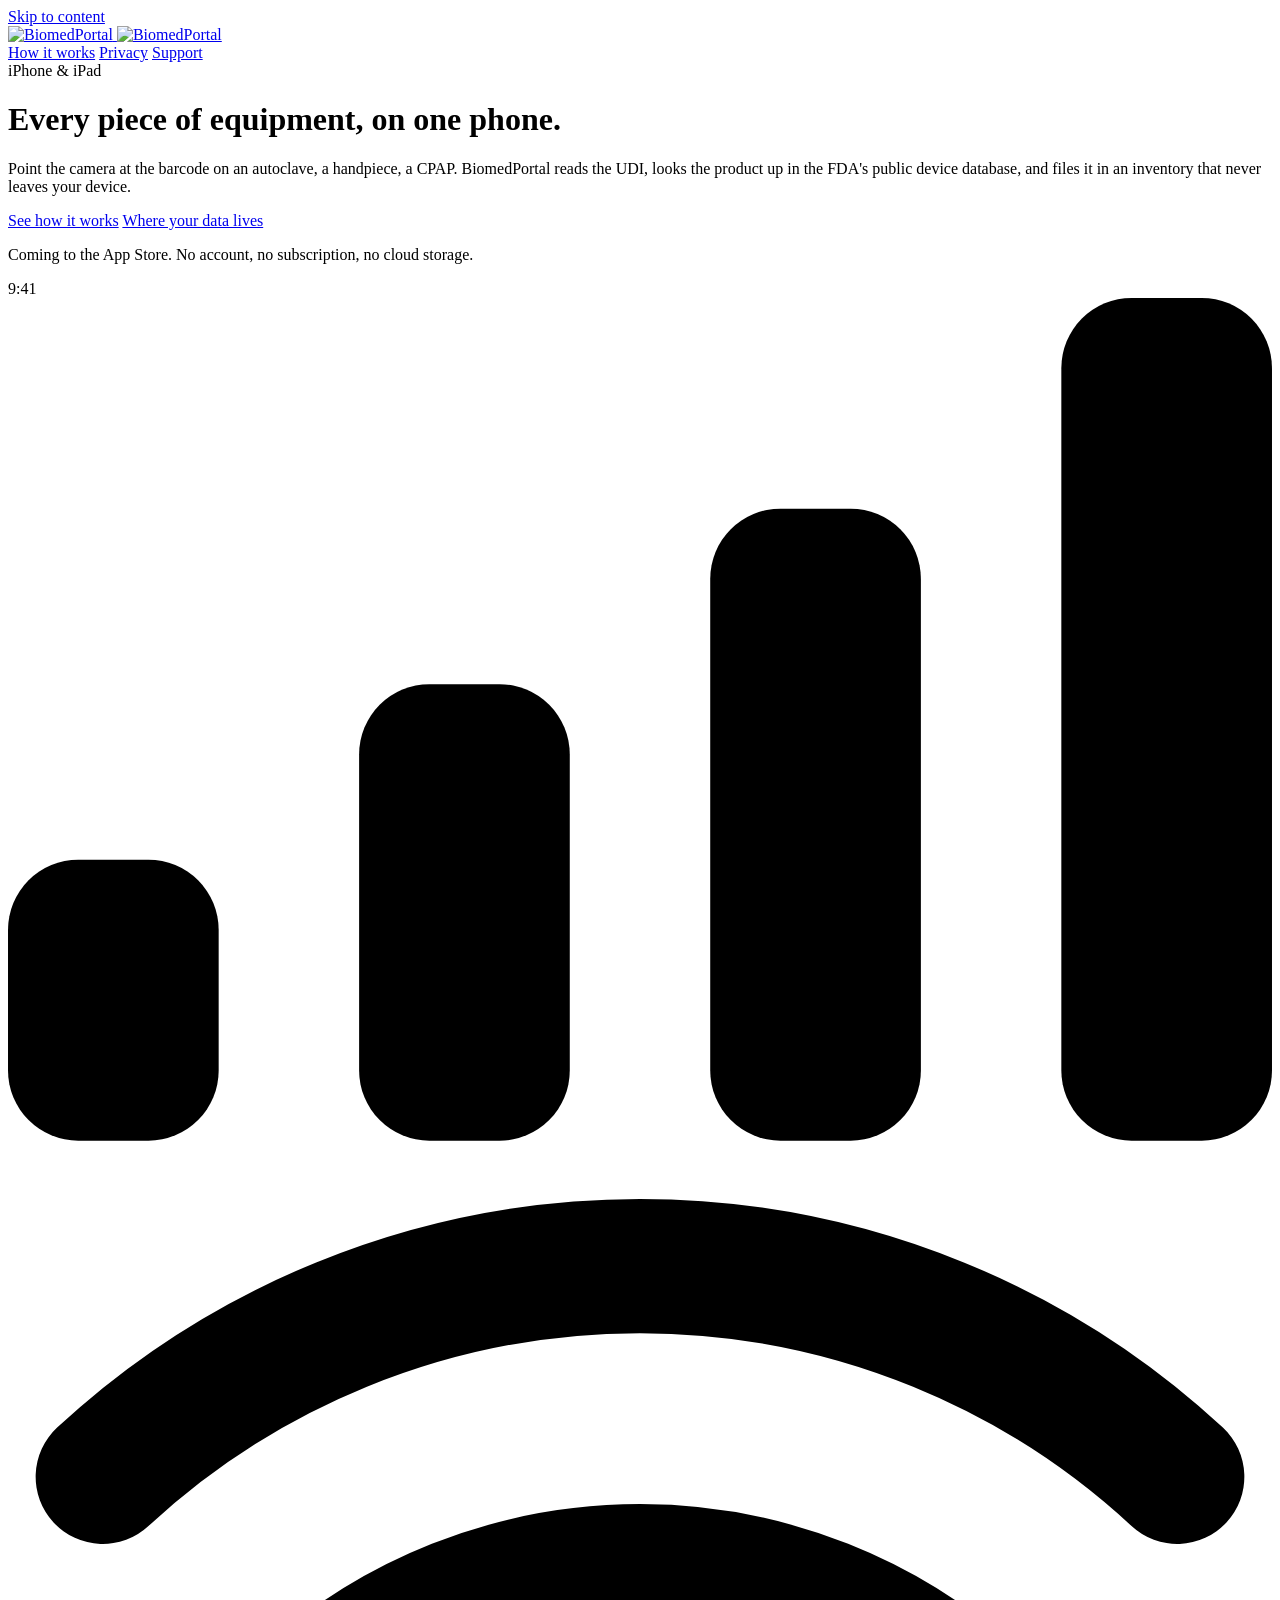
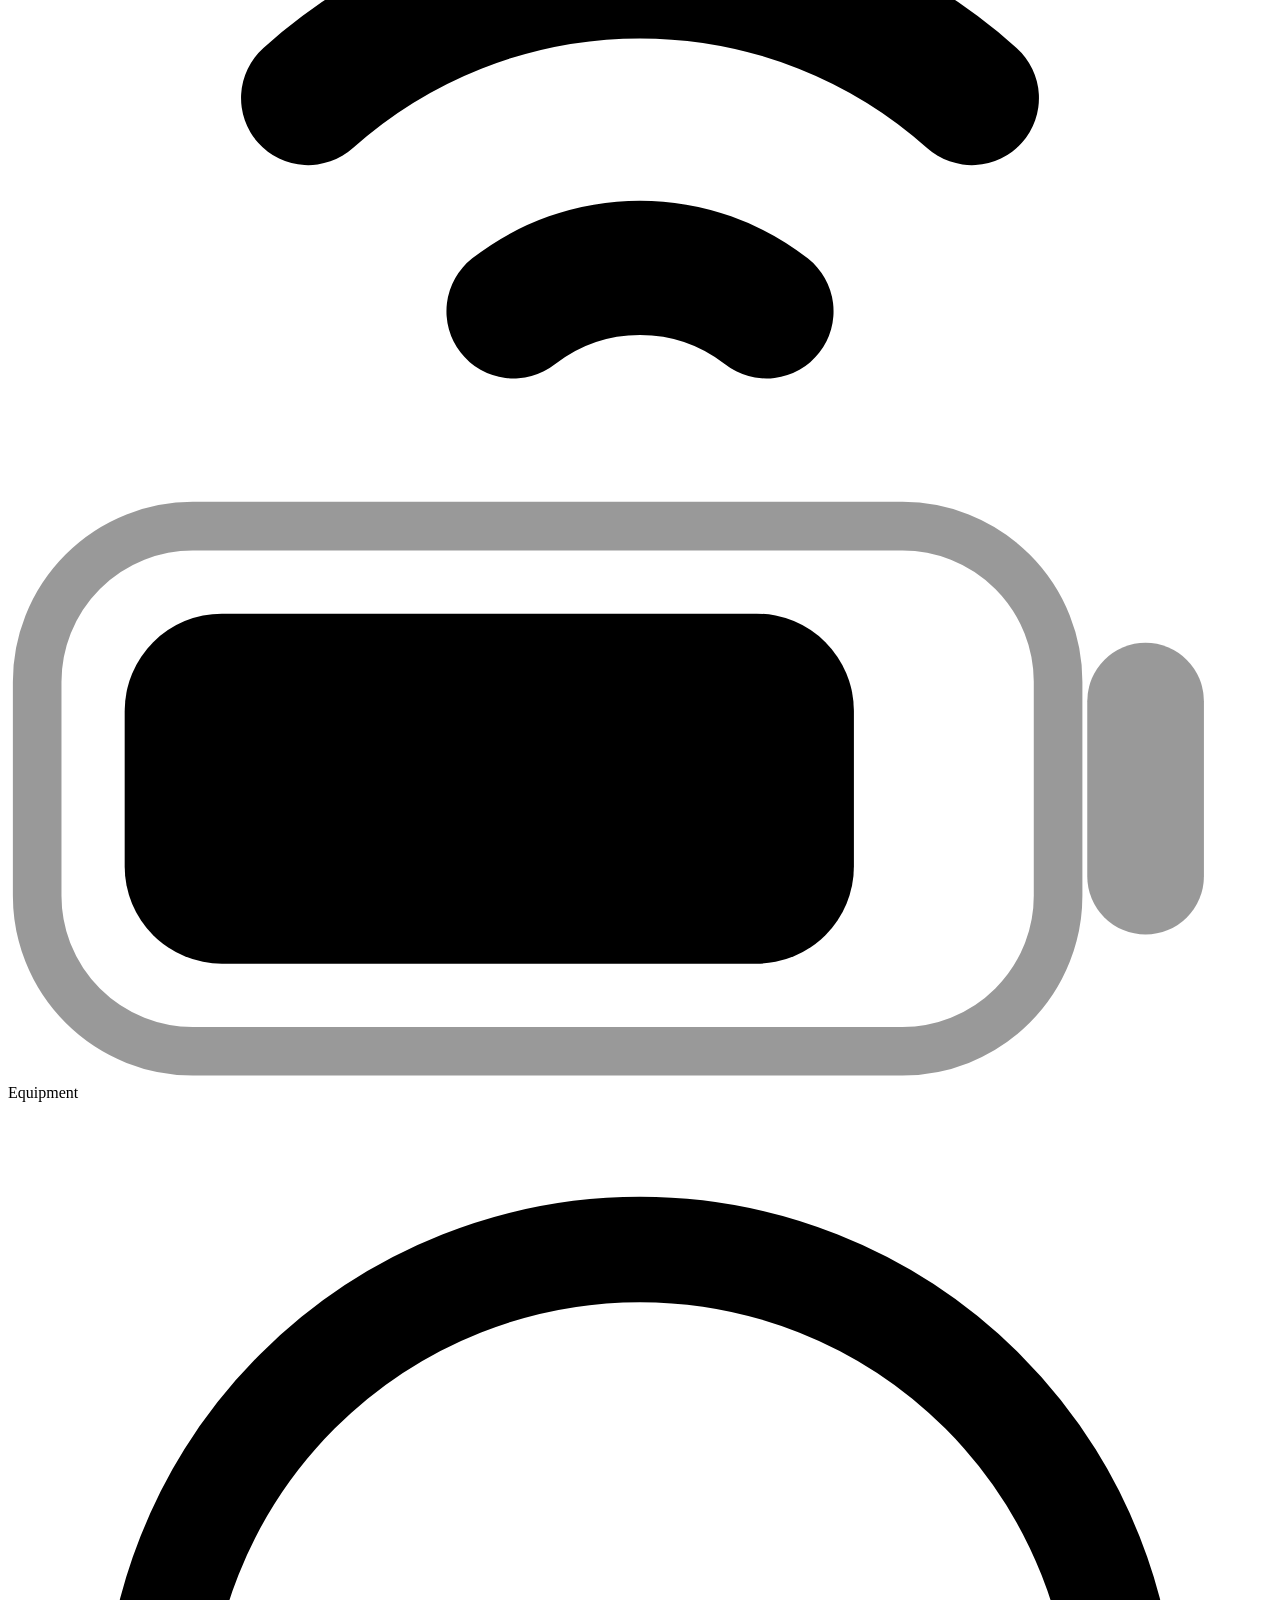
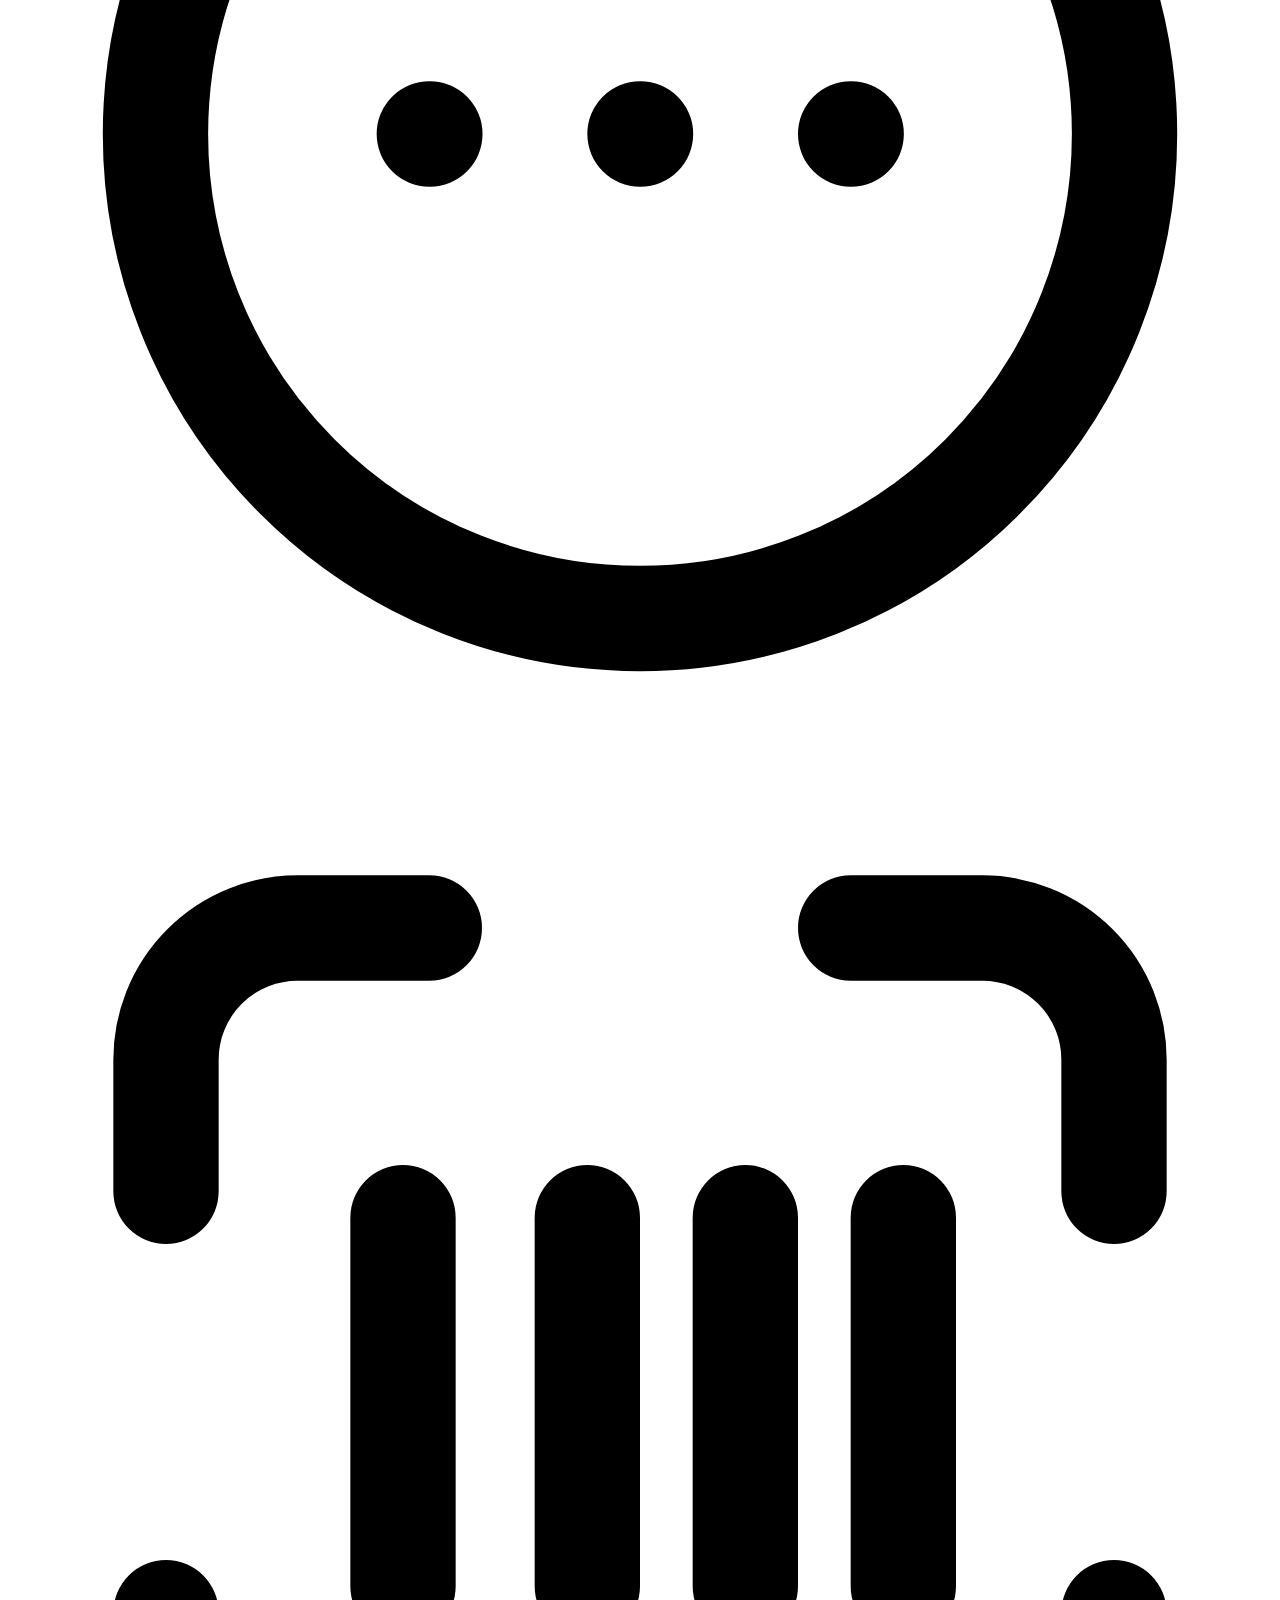
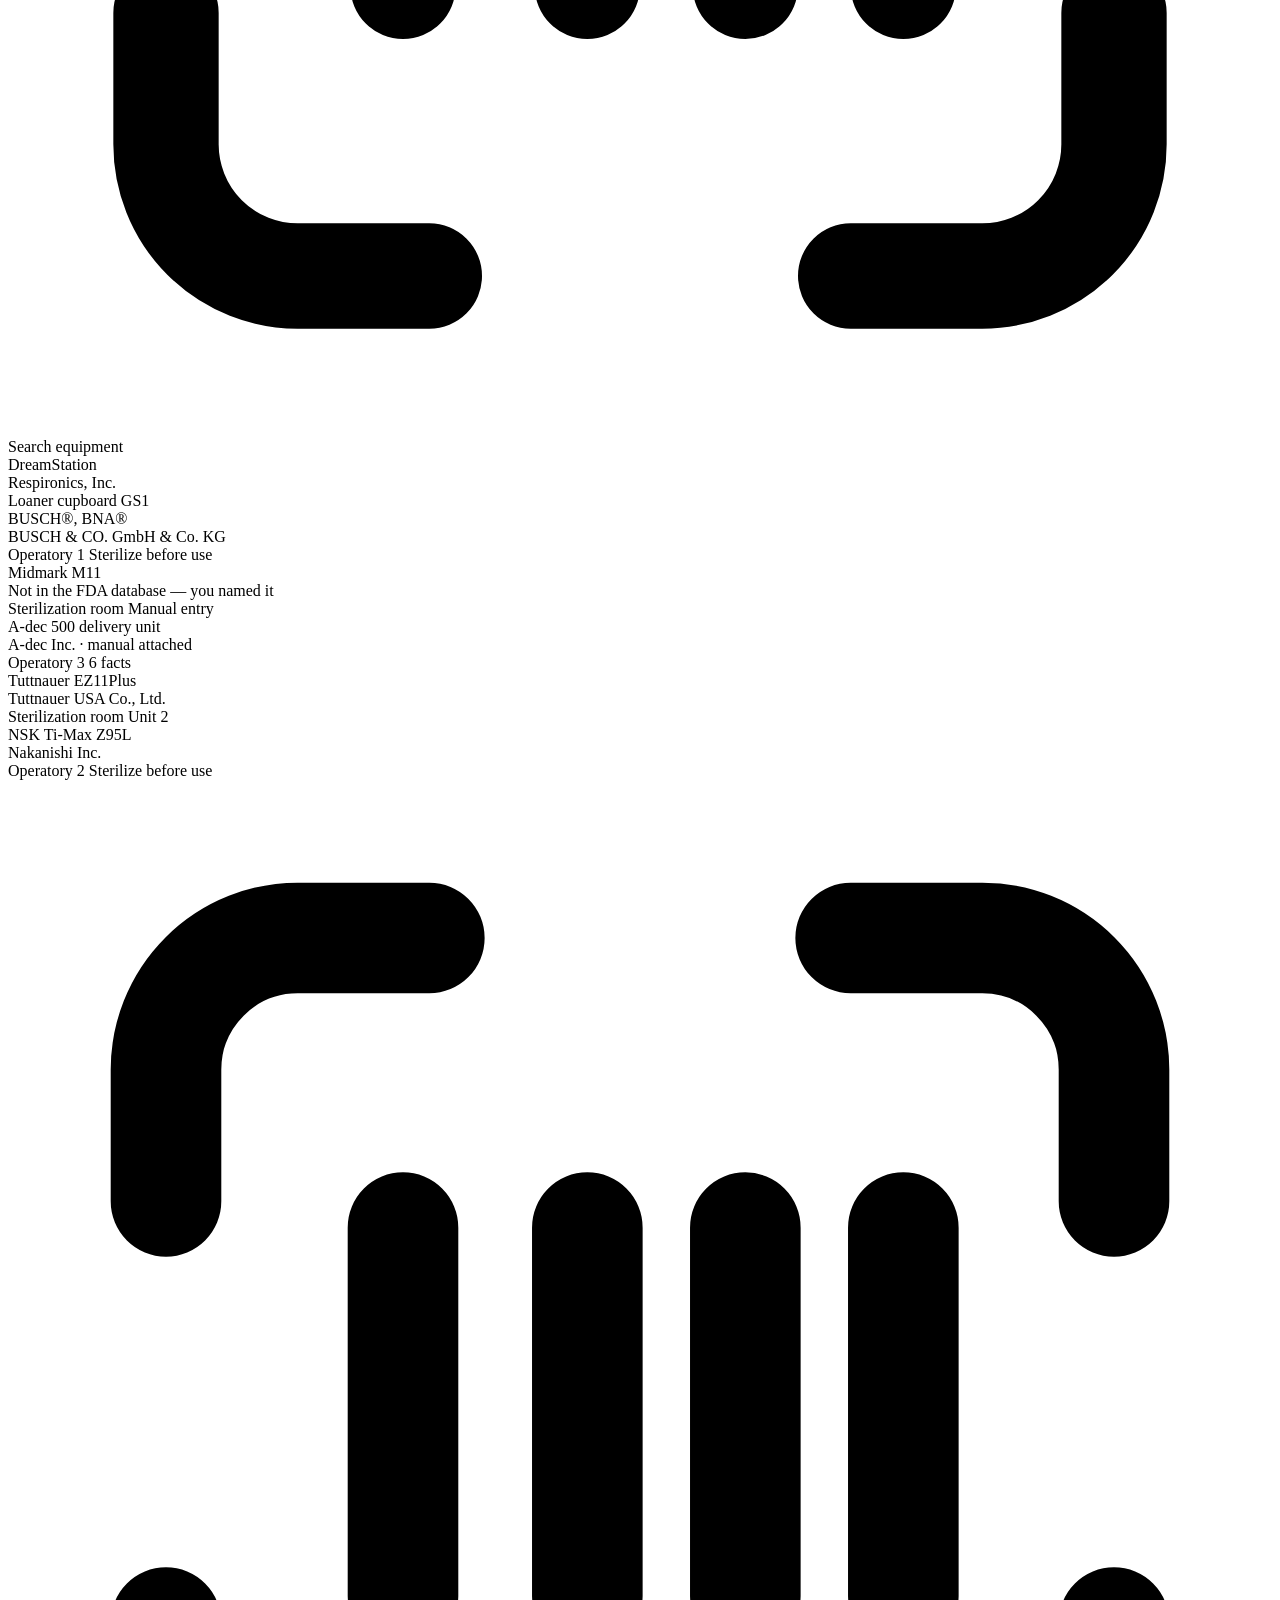
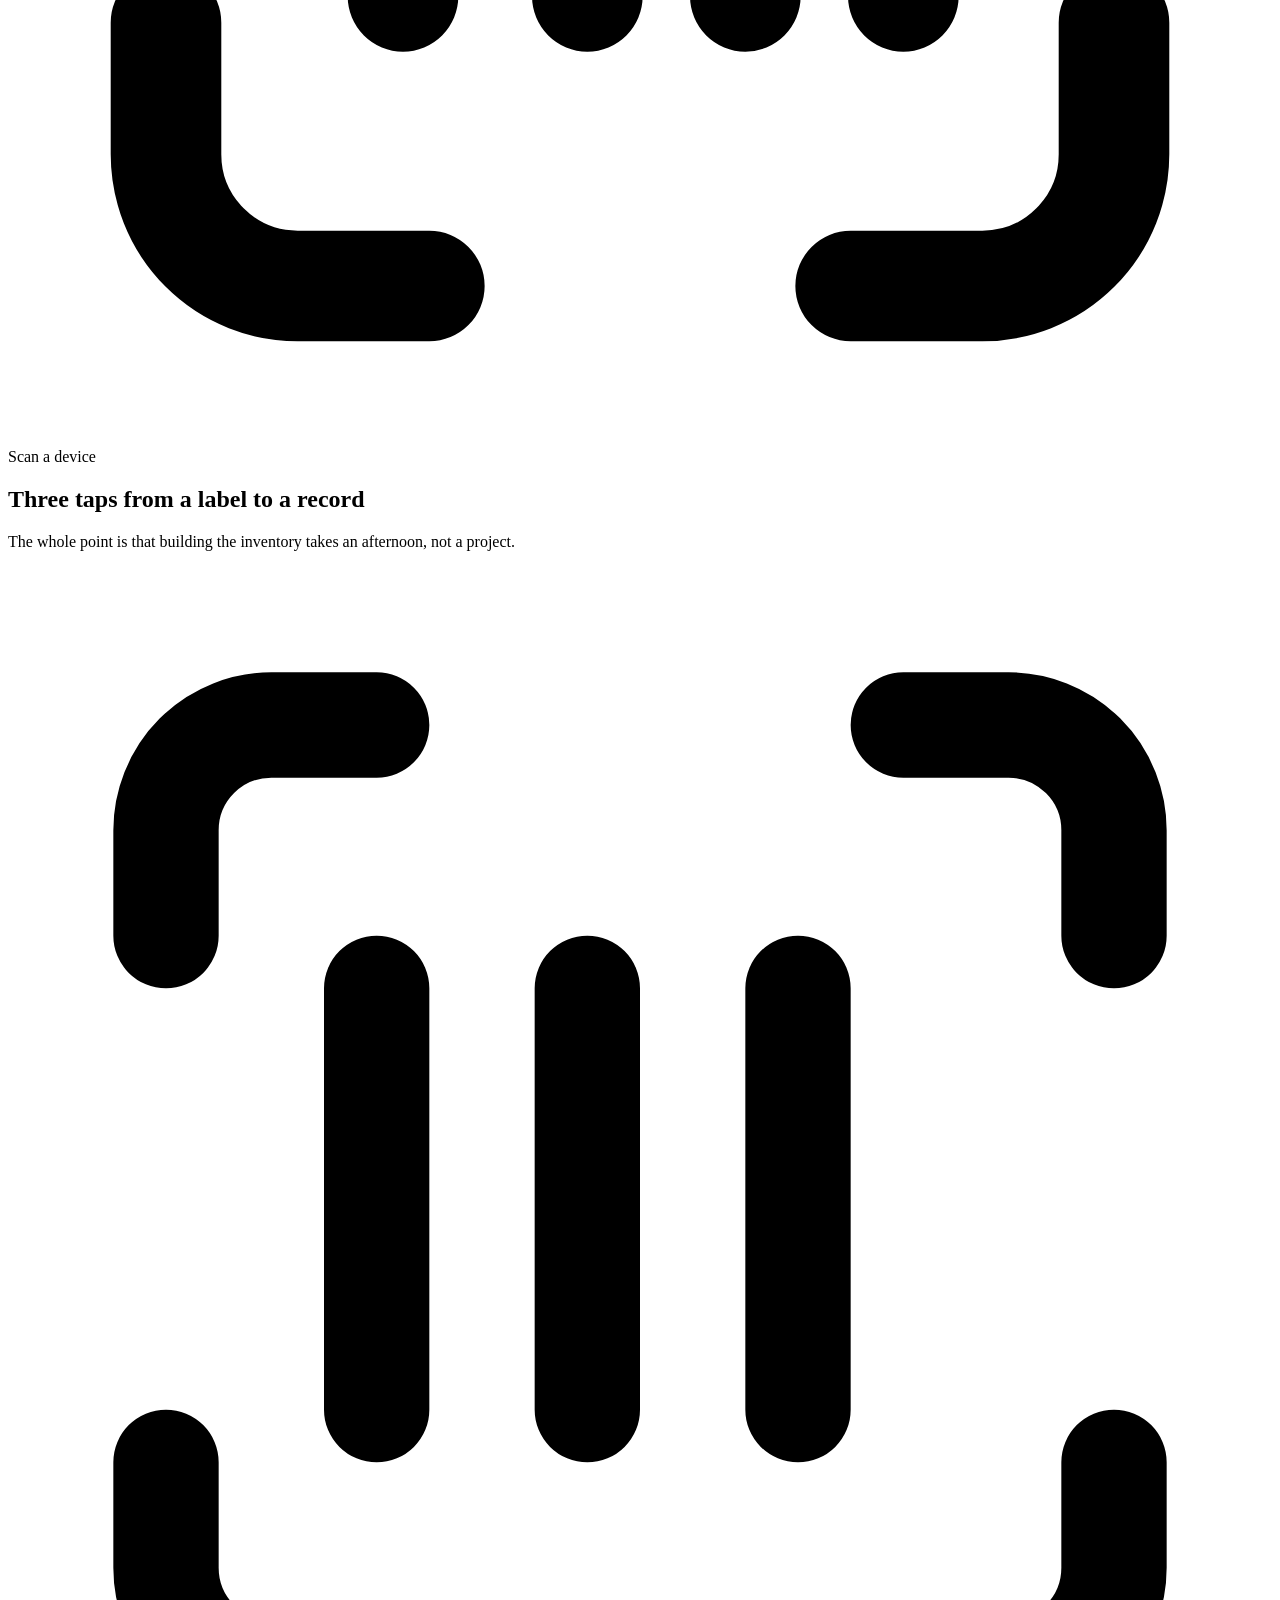
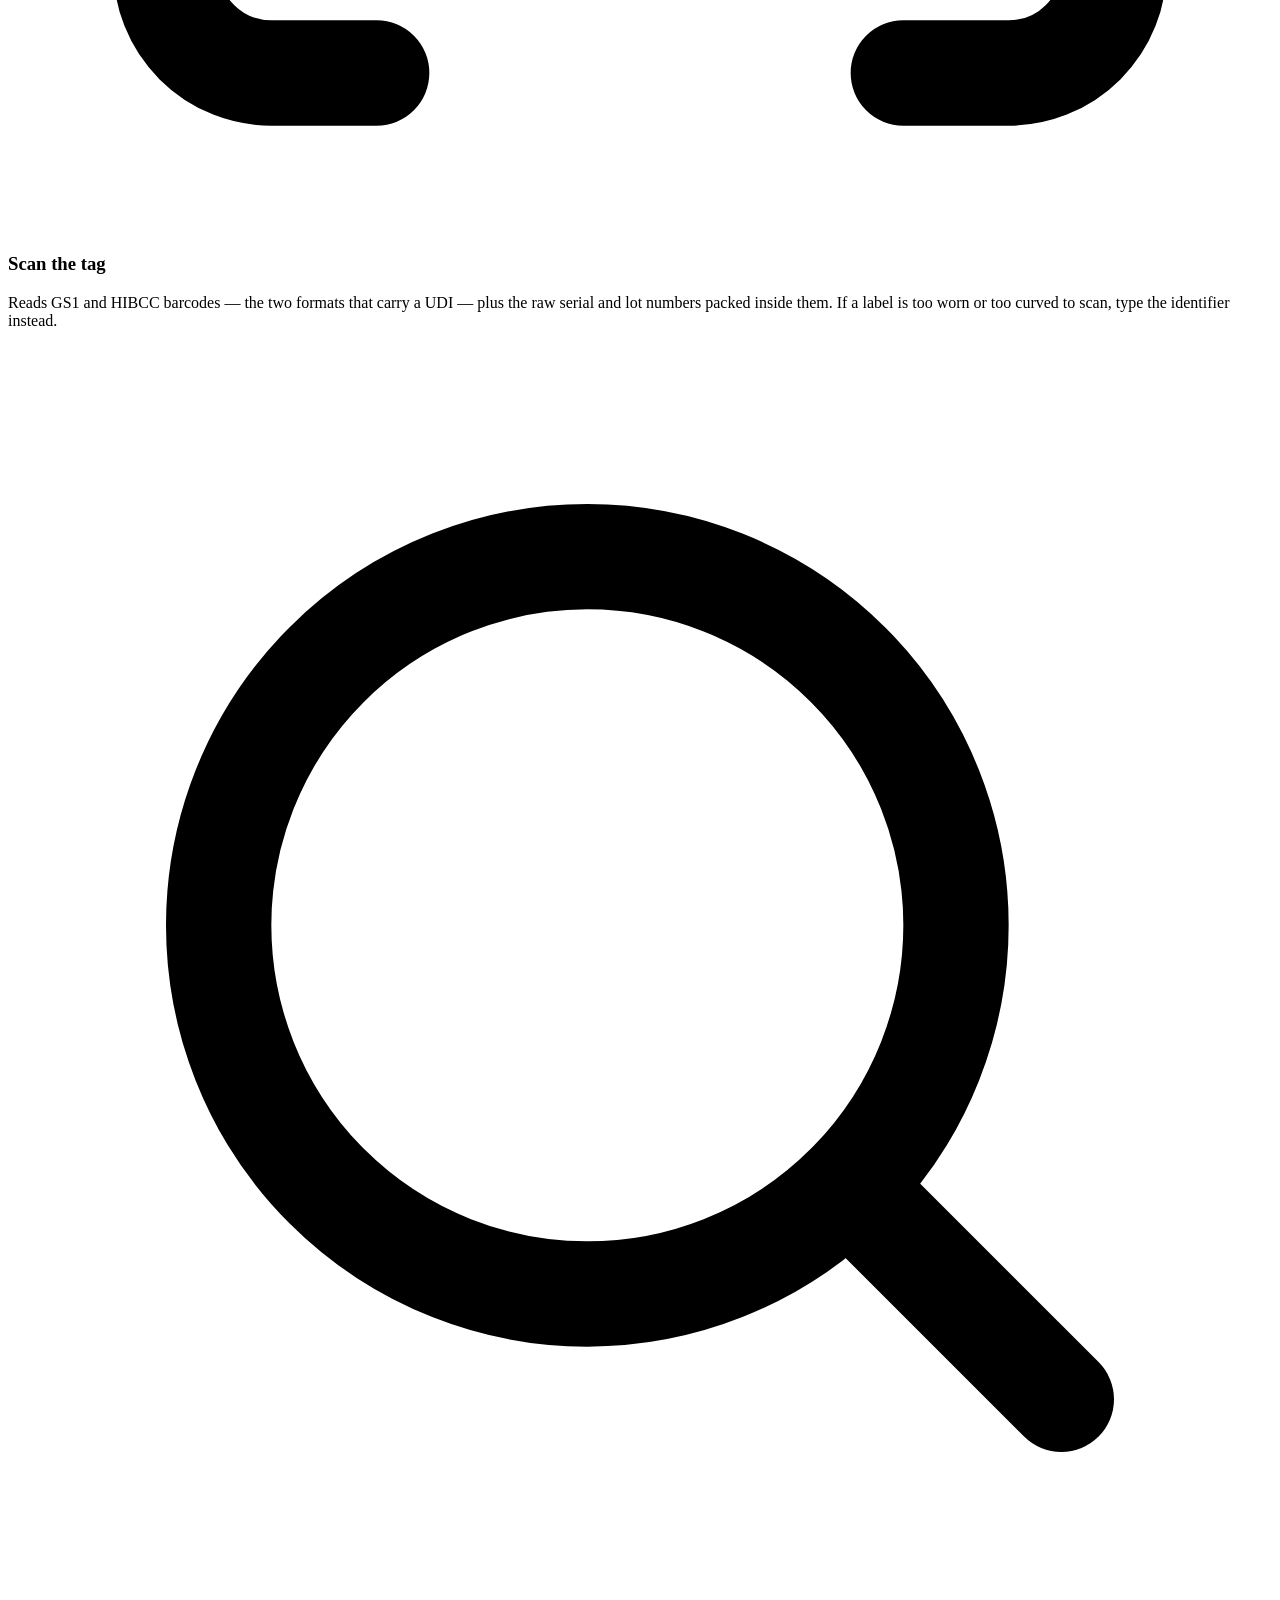
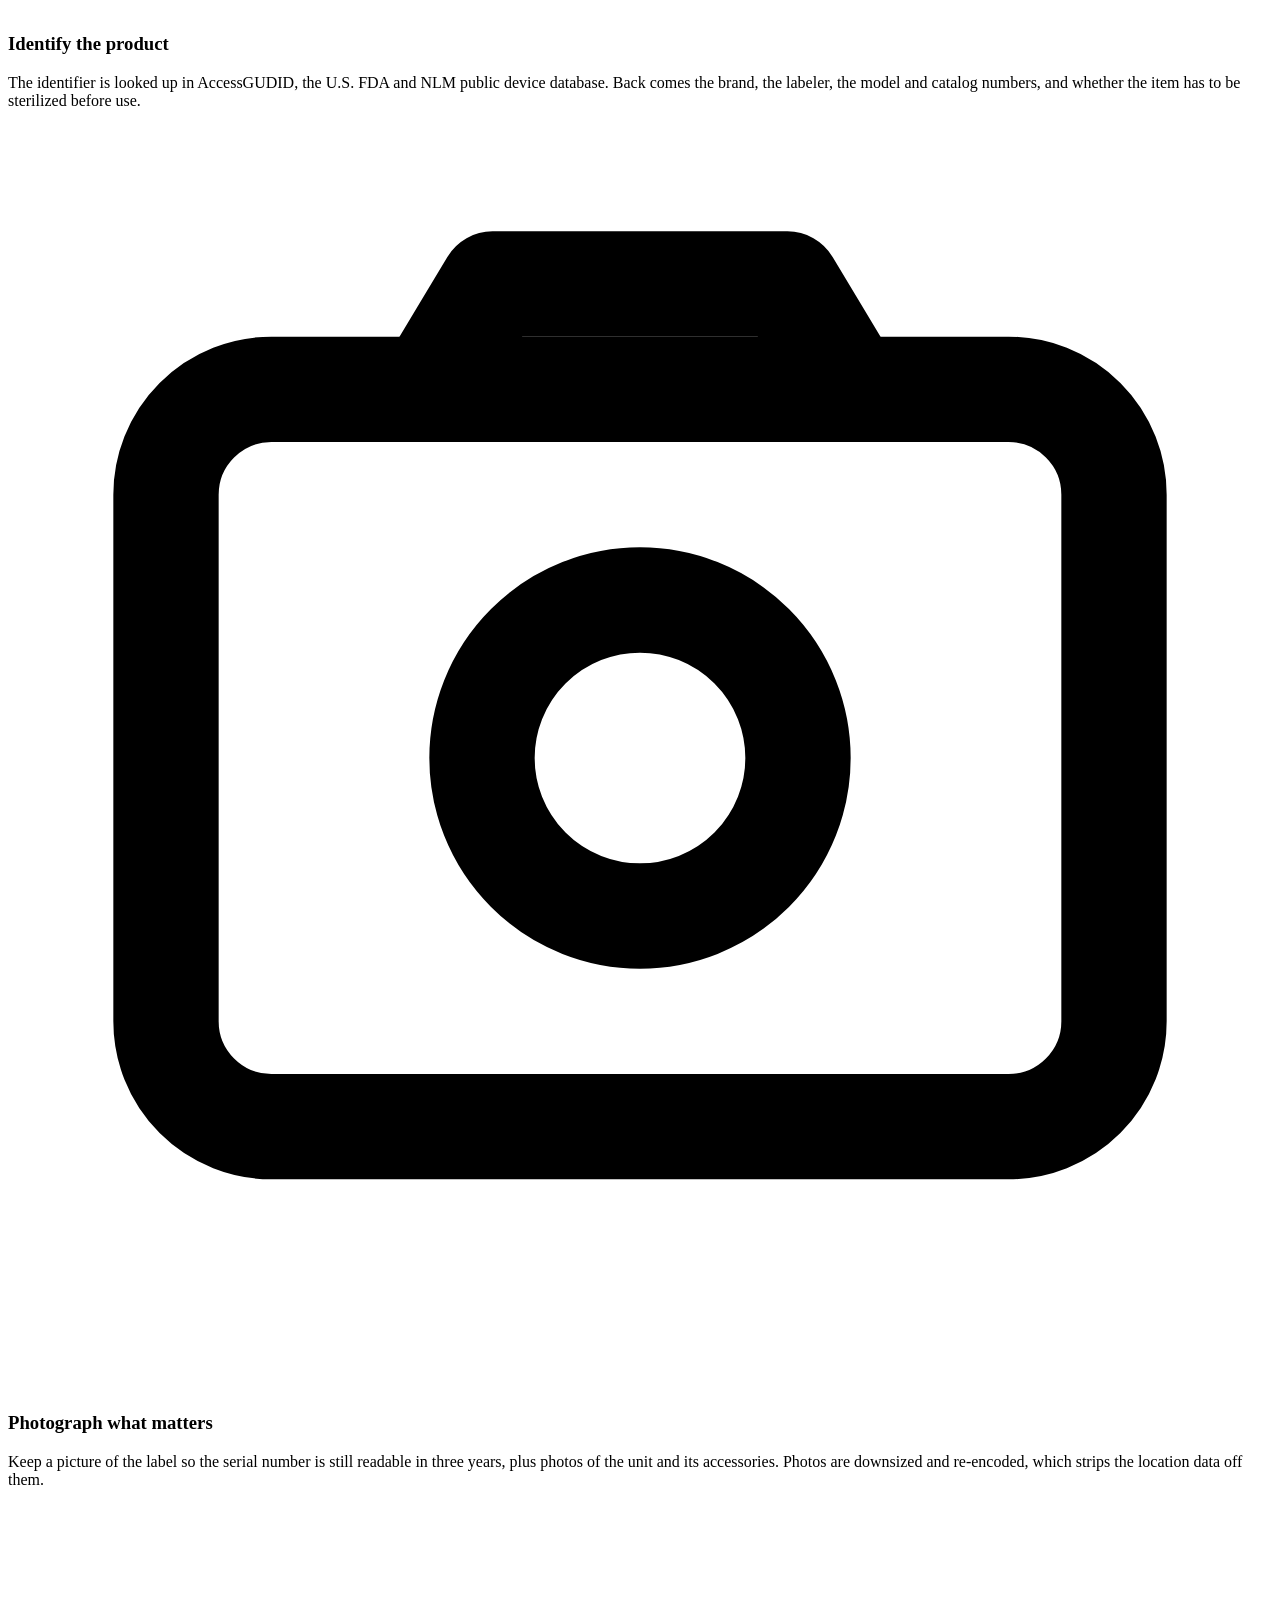
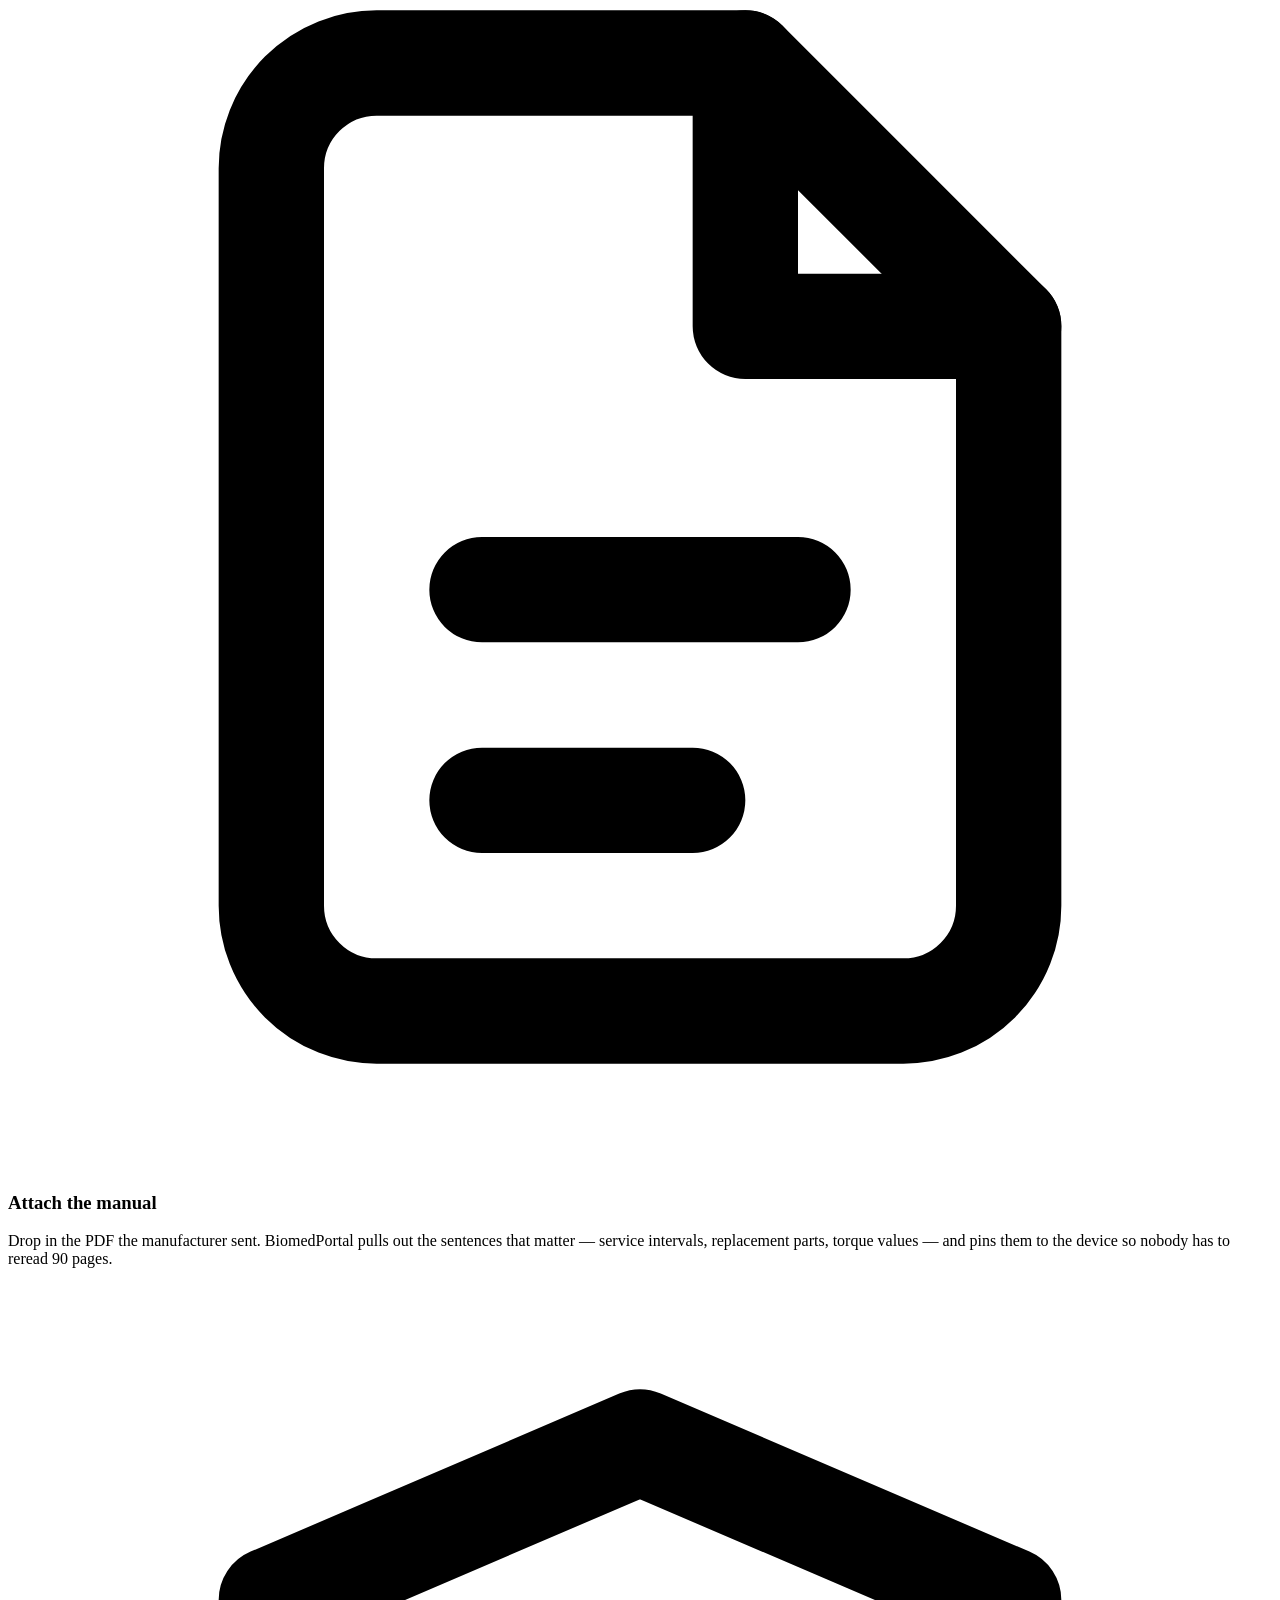
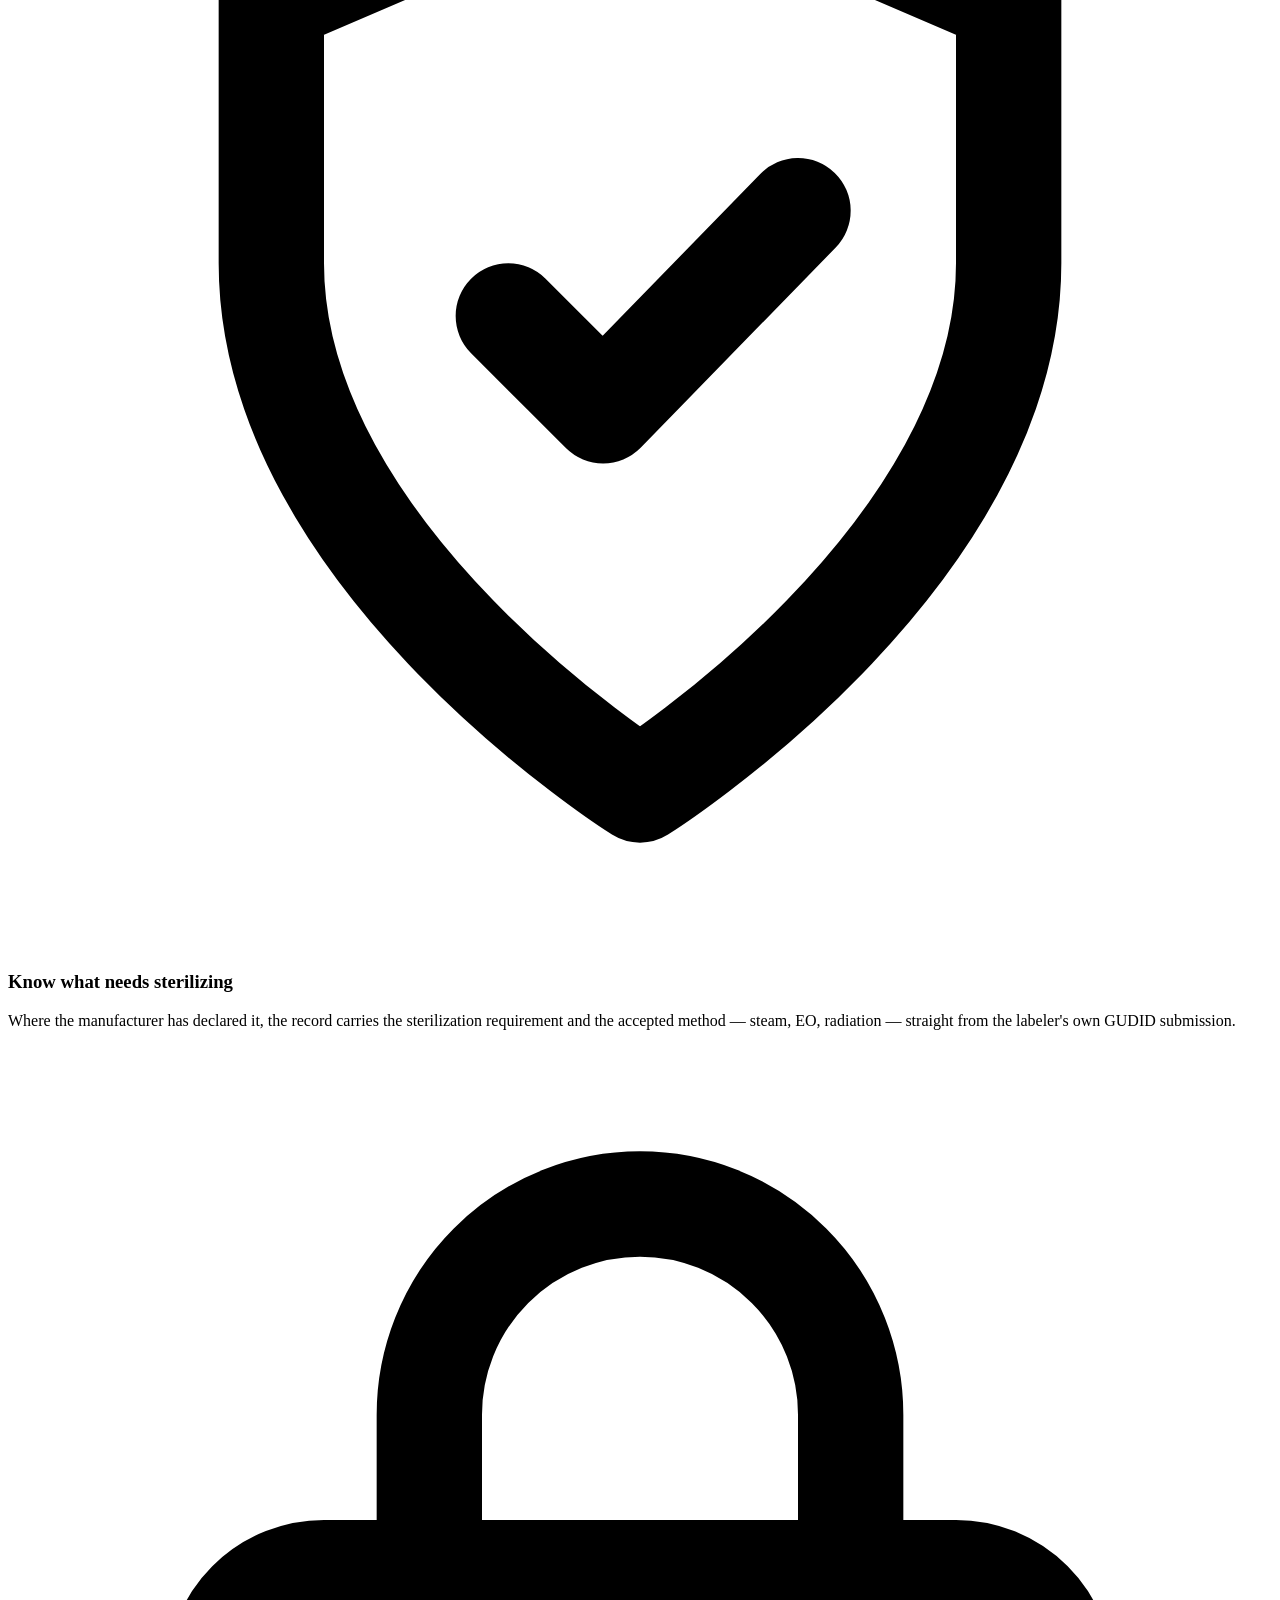
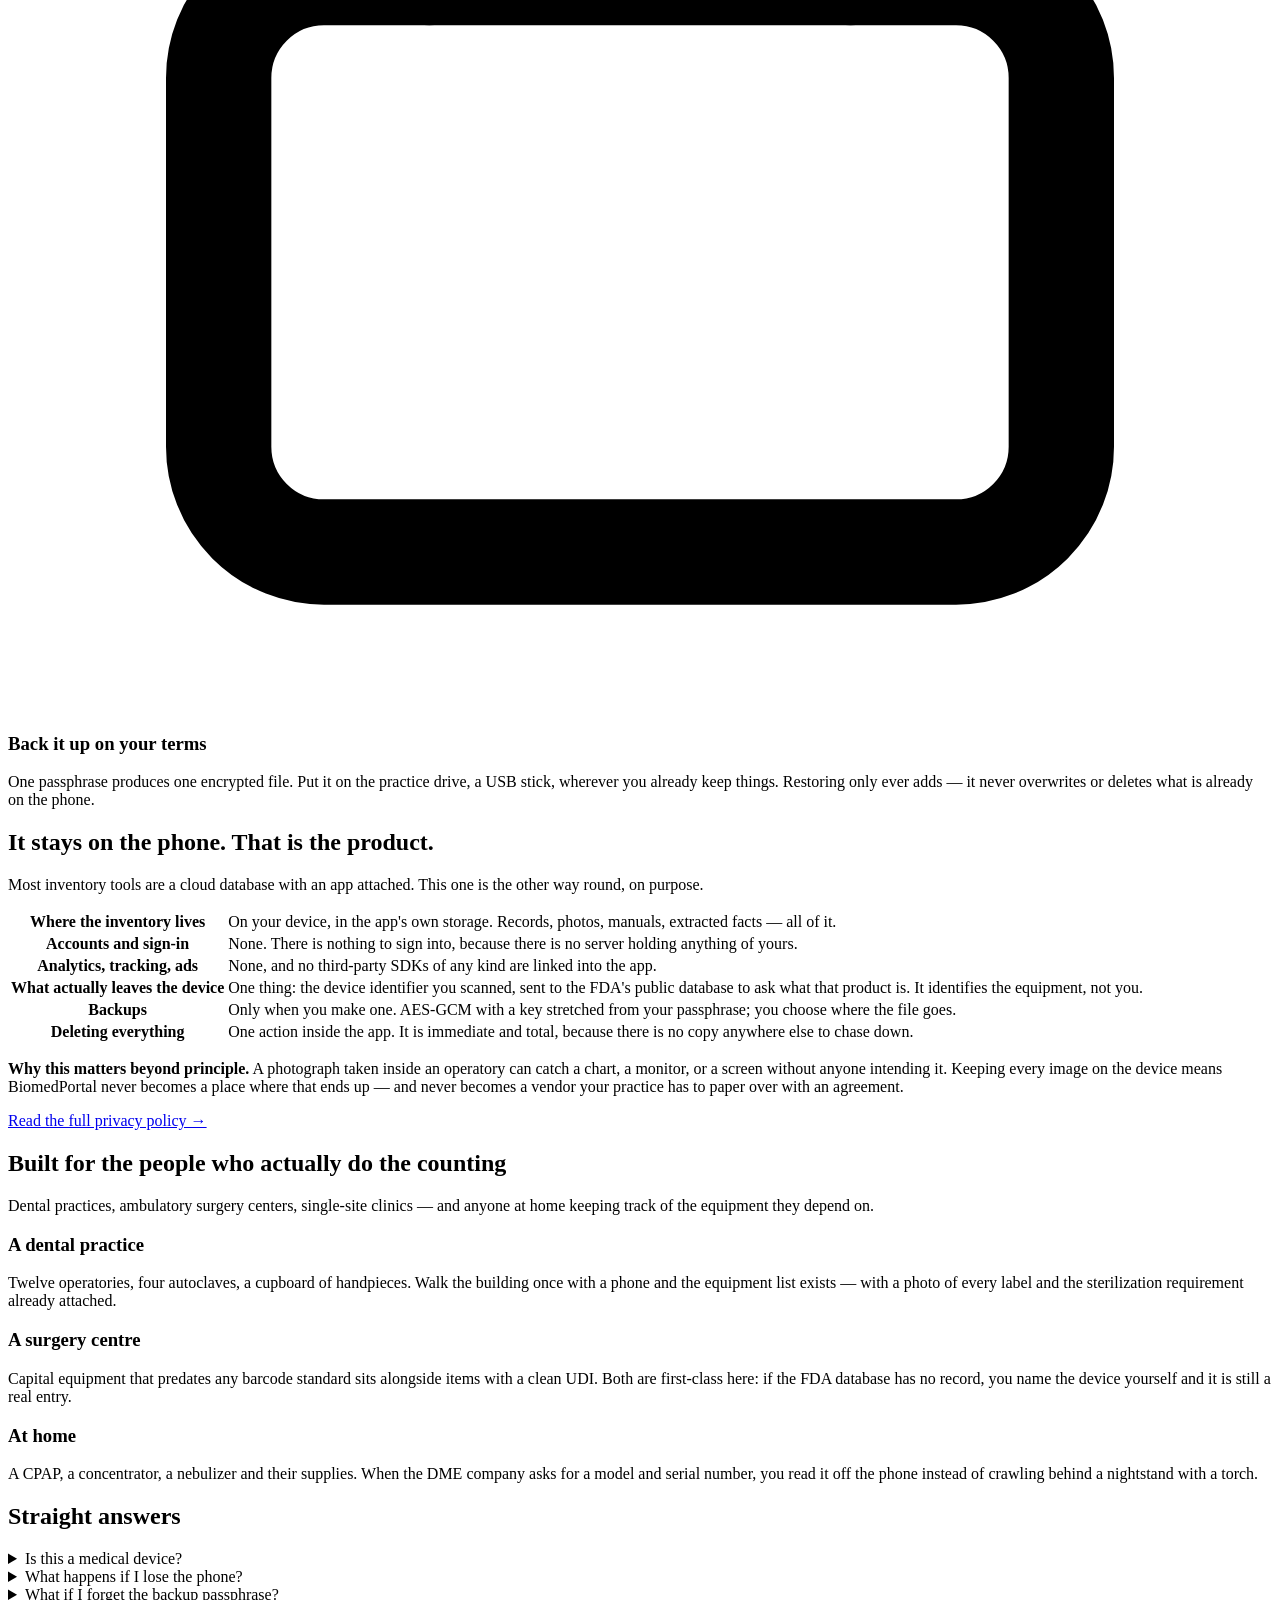
==== index.html @ e769c01a "Site root: landing page, 404, CNAME, robots, sitemap" ====
<!DOCTYPE html>
<html lang="en">
<head>
<meta charset="utf-8">
<meta name="viewport" content="width=device-width, initial-scale=1">
<title>BiomedPortal — equipment inventory for dental and medical practices</title>
<meta name="description" content="Scan the barcode on any piece of equipment, identify it against the FDA's public device database, and keep the whole inventory on your iPhone. No account, no cloud, no subscription.">
<link rel="canonical" href="https://biomedportal.app/">
<link rel="icon" href="/assets/favicon.svg" type="image/svg+xml">
<link rel="icon" href="/assets/favicon-32.png" sizes="32x32">
<link rel="apple-touch-icon" href="/assets/apple-touch-icon.png">
<link rel="stylesheet" href="/assets/site.css">
<meta name="theme-color" content="#0e7168">
<meta property="og:type" content="website">
<meta property="og:title" content="BiomedPortal — equipment inventory that stays on your phone">
<meta property="og:description" content="Scan a device barcode, identify it against the FDA's public device database, and keep the inventory on your iPhone. No account, no cloud.">
<meta property="og:url" content="https://biomedportal.app/">
<meta property="og:image" content="https://biomedportal.app/assets/og.png">
<meta name="twitter:card" content="summary_large_image">
</head>
<body>
<a class="skip" href="#main">Skip to content</a>

<header class="site">
  <div class="wrap">
    <a class="logo" href="/" aria-label="BiomedPortal home">
      <img class="on-light" src="/assets/logo-lockup.svg" alt="BiomedPortal">
      <img class="on-dark" src="/assets/logo-lockup-dark.svg" alt="BiomedPortal">
    </a>
    <nav class="site">
      <a href="#how">How it works</a>
      <a href="#privacy">Privacy</a>
      <a href="/support/">Support</a>
    </nav>
  </div>
</header>

<main id="main">

<div class="hero">
  <div class="wrap">
    <div>
      <span class="eyebrow">iPhone &amp; iPad</span>
      <h1>Every piece of equipment, on one phone.</h1>
      <p class="lede">
        Point the camera at the barcode on an autoclave, a handpiece, a CPAP.
        BiomedPortal reads the UDI, looks the product up in the FDA's public
        device database, and files it in an inventory that never leaves your
        device.
      </p>
      <div class="cta-row">
        <a class="btn btn-primary" href="/support/">See how it works</a>
        <a class="btn btn-ghost" href="#privacy">Where your data lives</a>
      </div>
      <p class="cta-note">Coming to the App Store. No account, no subscription, no cloud storage.</p>
    </div>

    <!-- A drawn representation of the equipment list, not a screenshot.
         Swap in real captures once the App Store screenshots exist. -->
    <div class="phone-stage">
      <div class="phone" role="img" aria-label="The BiomedPortal equipment list on an iPhone: a DreamStation CPAP in the loaner cupboard, a Busch dental bur in operatory 1 flagged sterilize before use, a Midmark M11 autoclave entered by hand because the FDA database has no record of it, an A-dec delivery unit with a manual attached, a Tuttnauer autoclave and an NSK handpiece.">
        <div class="phone-screen">
          <div class="phone-status">
            <span>9:41</span>
            <span class="glyphs" aria-hidden="true">
              <svg viewBox="0 0 18 12" fill="currentColor"><rect x="0" y="8" width="3" height="4" rx="1"/><rect x="5" y="5.5" width="3" height="6.5" rx="1"/><rect x="10" y="3" width="3" height="9" rx="1"/><rect x="15" y="0" width="3" height="12" rx="1"/></svg>
              <svg viewBox="0 0 16 12" fill="none" stroke="currentColor" stroke-width="1.7" stroke-linecap="round"><path d="M1.2 4.2a10 10 0 0 1 13.6 0"/><path d="M3.8 7a6.3 6.3 0 0 1 8.4 0"/><path d="M6.4 9.7a2.6 2.6 0 0 1 3.2 0"/></svg>
              <svg viewBox="0 0 26 12" fill="none" stroke="currentColor"><rect x=".6" y=".6" width="21" height="10.8" rx="3.2" opacity=".4"/><rect x="2.4" y="2.4" width="15" height="7.2" rx="2" fill="currentColor" stroke="none"/><path d="M23.4 4.2v3.6" stroke-width="2.4" stroke-linecap="round" opacity=".4"/></svg>
            </span>
          </div>
          <div class="phone-nav">
            <span class="title">Equipment</span>
            <span class="icons" aria-hidden="true">
              <svg viewBox="0 0 24 24" fill="none" stroke="currentColor" stroke-width="2" stroke-linecap="round"><circle cx="12" cy="12" r="9.2"/><path d="M8 12h.01M12 12h.01M16 12h.01"/></svg>
              <svg viewBox="0 0 24 24" fill="none" stroke="currentColor" stroke-width="2" stroke-linecap="round" stroke-linejoin="round"><path d="M3 8V5.5A2.5 2.5 0 0 1 5.5 3H8M16 3h2.5A2.5 2.5 0 0 1 21 5.5V8M21 16v2.5a2.5 2.5 0 0 1-2.5 2.5H16M8 21H5.5A2.5 2.5 0 0 1 3 18.5V16"/><path d="M7.5 8.5v7M11 8.5v7M14 8.5v7M17 8.5v7"/></svg>
            </span>
          </div>
          <div class="phone-search">Search equipment</div>
          <div class="phone-list">
            <div class="phone-card">
              <div class="name">DreamStation</div>
              <div class="sub">Respironics, Inc.</div>
              <div class="row">
                <span class="pill pill-teal">Loaner cupboard</span>
                <span class="pill pill-grey">GS1</span>
              </div>
            </div>
            <div class="phone-card">
              <div class="name">BUSCH®, BNA®</div>
              <div class="sub">BUSCH &amp; CO. GmbH &amp; Co. KG</div>
              <div class="row">
                <span class="pill pill-teal">Operatory 1</span>
                <span class="pill pill-amber">Sterilize before use</span>
              </div>
            </div>
            <div class="phone-card">
              <div class="name">Midmark M11</div>
              <div class="sub">Not in the FDA database — you named it</div>
              <div class="row">
                <span class="pill pill-teal">Sterilization room</span>
                <span class="pill pill-grey">Manual entry</span>
              </div>
            </div>
            <div class="phone-card">
              <div class="name">A-dec 500 delivery unit</div>
              <div class="sub">A-dec Inc. · manual attached</div>
              <div class="row">
                <span class="pill pill-teal">Operatory 3</span>
                <span class="pill pill-grey">6 facts</span>
              </div>
            </div>
            <div class="phone-card">
              <div class="name">Tuttnauer EZ11Plus</div>
              <div class="sub">Tuttnauer USA Co., Ltd.</div>
              <div class="row">
                <span class="pill pill-teal">Sterilization room</span>
                <span class="pill pill-grey">Unit 2</span>
              </div>
            </div>
            <div class="phone-card">
              <div class="name">NSK Ti-Max Z95L</div>
              <div class="sub">Nakanishi Inc.</div>
              <div class="row">
                <span class="pill pill-teal">Operatory 2</span>
                <span class="pill pill-amber">Sterilize before use</span>
              </div>
            </div>
          </div>
          <div class="phone-tabbar">
            <span class="scan-fab">
              <svg viewBox="0 0 24 24" fill="none" stroke="currentColor" stroke-width="2.1" stroke-linecap="round" stroke-linejoin="round" aria-hidden="true"><path d="M3 8V5.5A2.5 2.5 0 0 1 5.5 3H8M16 3h2.5A2.5 2.5 0 0 1 21 5.5V8M21 16v2.5a2.5 2.5 0 0 1-2.5 2.5H16M8 21H5.5A2.5 2.5 0 0 1 3 18.5V16"/><path d="M7.5 8.5v7M11 8.5v7M14 8.5v7M17 8.5v7"/></svg>
              Scan a device
            </span>
          </div>
        </div>
      </div>
    </div>
  </div>
</div>

<section id="how" class="band">
  <div class="wrap">
    <div class="section-head">
      <h2>Three taps from a label to a record</h2>
      <p>The whole point is that building the inventory takes an afternoon, not a project.</p>
    </div>
    <div class="grid">

      <div class="card">
        <div class="glyph" aria-hidden="true">
          <svg viewBox="0 0 24 24" fill="none" stroke="currentColor" stroke-width="2" stroke-linecap="round" stroke-linejoin="round">
            <path d="M3 7V5a2 2 0 0 1 2-2h2M17 3h2a2 2 0 0 1 2 2v2M21 17v2a2 2 0 0 1-2 2h-2M7 21H5a2 2 0 0 1-2-2v-2"/>
            <path d="M7 8v8M11 8v8M15 8v8"/>
          </svg>
        </div>
        <h3>Scan the tag</h3>
        <p>Reads GS1 and HIBCC barcodes — the two formats that carry a UDI — plus the raw serial and lot numbers packed inside them. If a label is too worn or too curved to scan, type the identifier instead.</p>
      </div>

      <div class="card">
        <div class="glyph" aria-hidden="true">
          <svg viewBox="0 0 24 24" fill="none" stroke="currentColor" stroke-width="2" stroke-linecap="round" stroke-linejoin="round">
            <circle cx="11" cy="11" r="7"/><path d="M20 20l-3.6-3.6"/>
          </svg>
        </div>
        <h3>Identify the product</h3>
        <p>The identifier is looked up in AccessGUDID, the U.S. FDA and NLM public device database. Back comes the brand, the labeler, the model and catalog numbers, and whether the item has to be sterilized before use.</p>
      </div>

      <div class="card">
        <div class="glyph" aria-hidden="true">
          <svg viewBox="0 0 24 24" fill="none" stroke="currentColor" stroke-width="2" stroke-linecap="round" stroke-linejoin="round">
            <rect x="3" y="5" width="18" height="14" rx="2"/><circle cx="12" cy="12" r="3"/><path d="M8 5l1.2-2h5.6L16 5"/>
          </svg>
        </div>
        <h3>Photograph what matters</h3>
        <p>Keep a picture of the label so the serial number is still readable in three years, plus photos of the unit and its accessories. Photos are downsized and re-encoded, which strips the location data off them.</p>
      </div>

      <div class="card">
        <div class="glyph" aria-hidden="true">
          <svg viewBox="0 0 24 24" fill="none" stroke="currentColor" stroke-width="2" stroke-linecap="round" stroke-linejoin="round">
            <path d="M14 3H7a2 2 0 0 0-2 2v14a2 2 0 0 0 2 2h10a2 2 0 0 0 2-2V8z"/><path d="M14 3v5h5"/><path d="M9 13h6M9 17h4"/>
          </svg>
        </div>
        <h3>Attach the manual</h3>
        <p>Drop in the PDF the manufacturer sent. BiomedPortal pulls out the sentences that matter — service intervals, replacement parts, torque values — and pins them to the device so nobody has to reread 90 pages.</p>
      </div>

      <div class="card">
        <div class="glyph" aria-hidden="true">
          <svg viewBox="0 0 24 24" fill="none" stroke="currentColor" stroke-width="2" stroke-linecap="round" stroke-linejoin="round">
            <path d="M12 21s7-4.4 7-10V6l-7-3-7 3v5c0 5.6 7 10 7 10z"/><path d="M9.5 12l1.8 1.8L15 10"/>
          </svg>
        </div>
        <h3>Know what needs sterilizing</h3>
        <p>Where the manufacturer has declared it, the record carries the sterilization requirement and the accepted method — steam, EO, radiation — straight from the labeler's own GUDID submission.</p>
      </div>

      <div class="card">
        <div class="glyph" aria-hidden="true">
          <svg viewBox="0 0 24 24" fill="none" stroke="currentColor" stroke-width="2" stroke-linecap="round" stroke-linejoin="round">
            <rect x="4" y="10" width="16" height="11" rx="2"/><path d="M8 10V7a4 4 0 0 1 8 0v3"/>
          </svg>
        </div>
        <h3>Back it up on your terms</h3>
        <p>One passphrase produces one encrypted file. Put it on the practice drive, a USB stick, wherever you already keep things. Restoring only ever adds — it never overwrites or deletes what is already on the phone.</p>
      </div>

    </div>
  </div>
</section>

<section id="privacy">
  <div class="wrap">
    <div class="section-head">
      <h2>It stays on the phone. That is the product.</h2>
      <p>Most inventory tools are a cloud database with an app attached. This one is the other way round, on purpose.</p>
    </div>

    <table class="claims">
      <tbody>
        <tr><th>Where the inventory lives</th><td>On your device, in the app's own storage. Records, photos, manuals, extracted facts — all of it.</td></tr>
        <tr><th>Accounts and sign-in</th><td>None. There is nothing to sign into, because there is no server holding anything of yours.</td></tr>
        <tr><th>Analytics, tracking, ads</th><td>None, and no third-party SDKs of any kind are linked into the app.</td></tr>
        <tr><th>What actually leaves the device</th><td>One thing: the device identifier you scanned, sent to the FDA's public database to ask what that product is. It identifies the equipment, not you.</td></tr>
        <tr><th>Backups</th><td>Only when you make one. AES-GCM with a key stretched from your passphrase; you choose where the file goes.</td></tr>
        <tr><th>Deleting everything</th><td>One action inside the app. It is immediate and total, because there is no copy anywhere else to chase down.</td></tr>
      </tbody>
    </table>

    <div class="callout">
      <p><strong>Why this matters beyond principle.</strong> A photograph taken inside an operatory can catch a chart, a monitor, or a screen without anyone intending it. Keeping every image on the device means BiomedPortal never becomes a place where that ends up — and never becomes a vendor your practice has to paper over with an agreement.</p>
    </div>

    <p><a href="/privacy/">Read the full privacy policy →</a></p>
  </div>
</section>

<section class="band">
  <div class="wrap">
    <div class="section-head">
      <h2>Built for the people who actually do the counting</h2>
      <p>Dental practices, ambulatory surgery centers, single-site clinics — and anyone at home keeping track of the equipment they depend on.</p>
    </div>
    <div class="grid">
      <div class="card">
        <h3>A dental practice</h3>
        <p>Twelve operatories, four autoclaves, a cupboard of handpieces. Walk the building once with a phone and the equipment list exists — with a photo of every label and the sterilization requirement already attached.</p>
      </div>
      <div class="card">
        <h3>A surgery centre</h3>
        <p>Capital equipment that predates any barcode standard sits alongside items with a clean UDI. Both are first-class here: if the FDA database has no record, you name the device yourself and it is still a real entry.</p>
      </div>
      <div class="card">
        <h3>At home</h3>
        <p>A CPAP, a concentrator, a nebulizer and their supplies. When the DME company asks for a model and serial number, you read it off the phone instead of crawling behind a nightstand with a torch.</p>
      </div>
    </div>
  </div>
</section>

<section>
  <div class="wrap">
    <div class="section-head">
      <h2>Straight answers</h2>
    </div>
    <div class="faq">
      <details>
        <summary>Is this a medical device?</summary>
        <div class="answer"><p>No. BiomedPortal is an equipment inventory and asset-tracking tool. It does not diagnose, treat, monitor or measure anything about any person, it holds no patient information, and it makes no clinical claim of any kind.</p></div>
      </details>
      <details>
        <summary>What happens if I lose the phone?</summary>
        <div class="answer"><p>Whatever you have backed up is what you get back — so make a backup file early and keep it where the practice keeps things. There is no server-side copy to fall back on, and that cuts both ways: nobody can take your inventory, and nobody can recover it for you either. The app is deliberately blunt about this on the backup screen.</p></div>
      </details>
      <details>
        <summary>What if I forget the backup passphrase?</summary>
        <div class="answer"><p>The file cannot be opened. Not by us, not by anyone. The passphrase is never stored anywhere; the encryption key is derived from it each time. Write it down somewhere durable.</p></div>
      </details>
      <details>
        <summary>Does it work without an internet connection?</summary>
        <div class="answer"><p>Everything except the product lookup. You can scan, photograph, attach manuals, search and back up entirely offline. The FDA lookup needs a connection, and when it fails the device is still saved — you can fill in the make and model yourself and retry the lookup later.</p></div>
      </details>
      <details>
        <summary>Where does the product information come from?</summary>
        <div class="answer"><p>AccessGUDID, the public Global Unique Device Identification Database run by the U.S. National Library of Medicine for the FDA. The records are submitted by the device labelers themselves. BiomedPortal is not affiliated with, endorsed by, or connected to the FDA, NIH or NLM in any way.</p></div>
      </details>
      <details>
        <summary>Can several people share one inventory?</summary>
        <div class="answer"><p>Not in this version. One phone holds one inventory. A backup file can be restored onto a second phone, which is a reasonable way to hand an inventory to a colleague, but the two do not stay in sync afterwards.</p></div>
      </details>
      <details>
        <summary>What does it cost?</summary>
        <div class="answer"><p>Pricing will be shown on the App Store listing at launch. There is no subscription and no per-device charge — there is no server to pay for.</p></div>
      </details>
    </div>
  </div>
</section>

</main>

<footer class="site">
  <div class="wrap">
    <div class="footer-top">
      <div>© 2026 BiomedPortal</div>
    <nav>
      <a href="/privacy/">Privacy</a>
      <a href="/support/">Support</a>
      <a href="mailto:support@biomedportal.app">support@biomedportal.app</a>
      </nav>
    </div>
    <p class="disclaimer">
      BiomedPortal is an equipment inventory tool. It is not a medical device, it does not
      diagnose or treat anyone, and it is not affiliated with or endorsed by the FDA, NIH or NLM.
      Product data is retrieved from AccessGUDID, a public database of the U.S. National Library
      of Medicine. Apple and the Apple logo are trademarks of Apple Inc.
    </p>
  </div>
</footer>

</body>
</html>
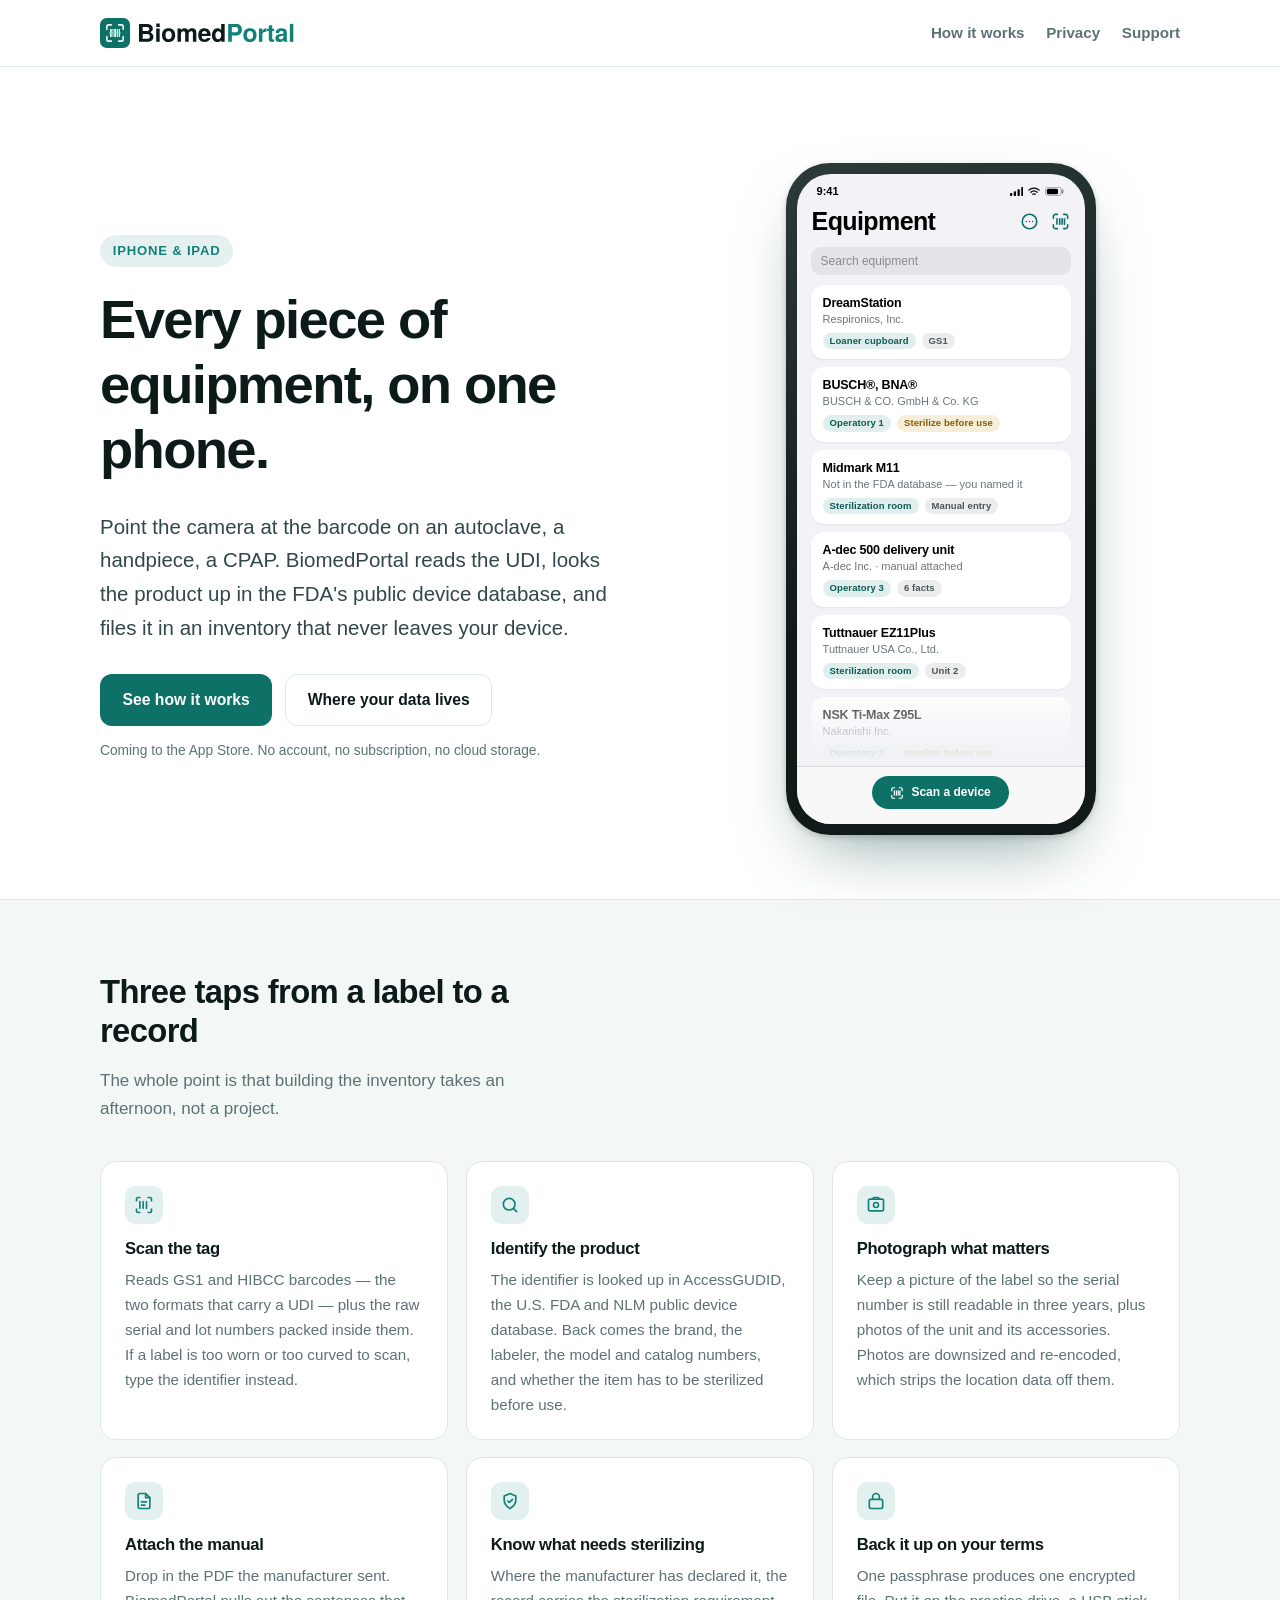
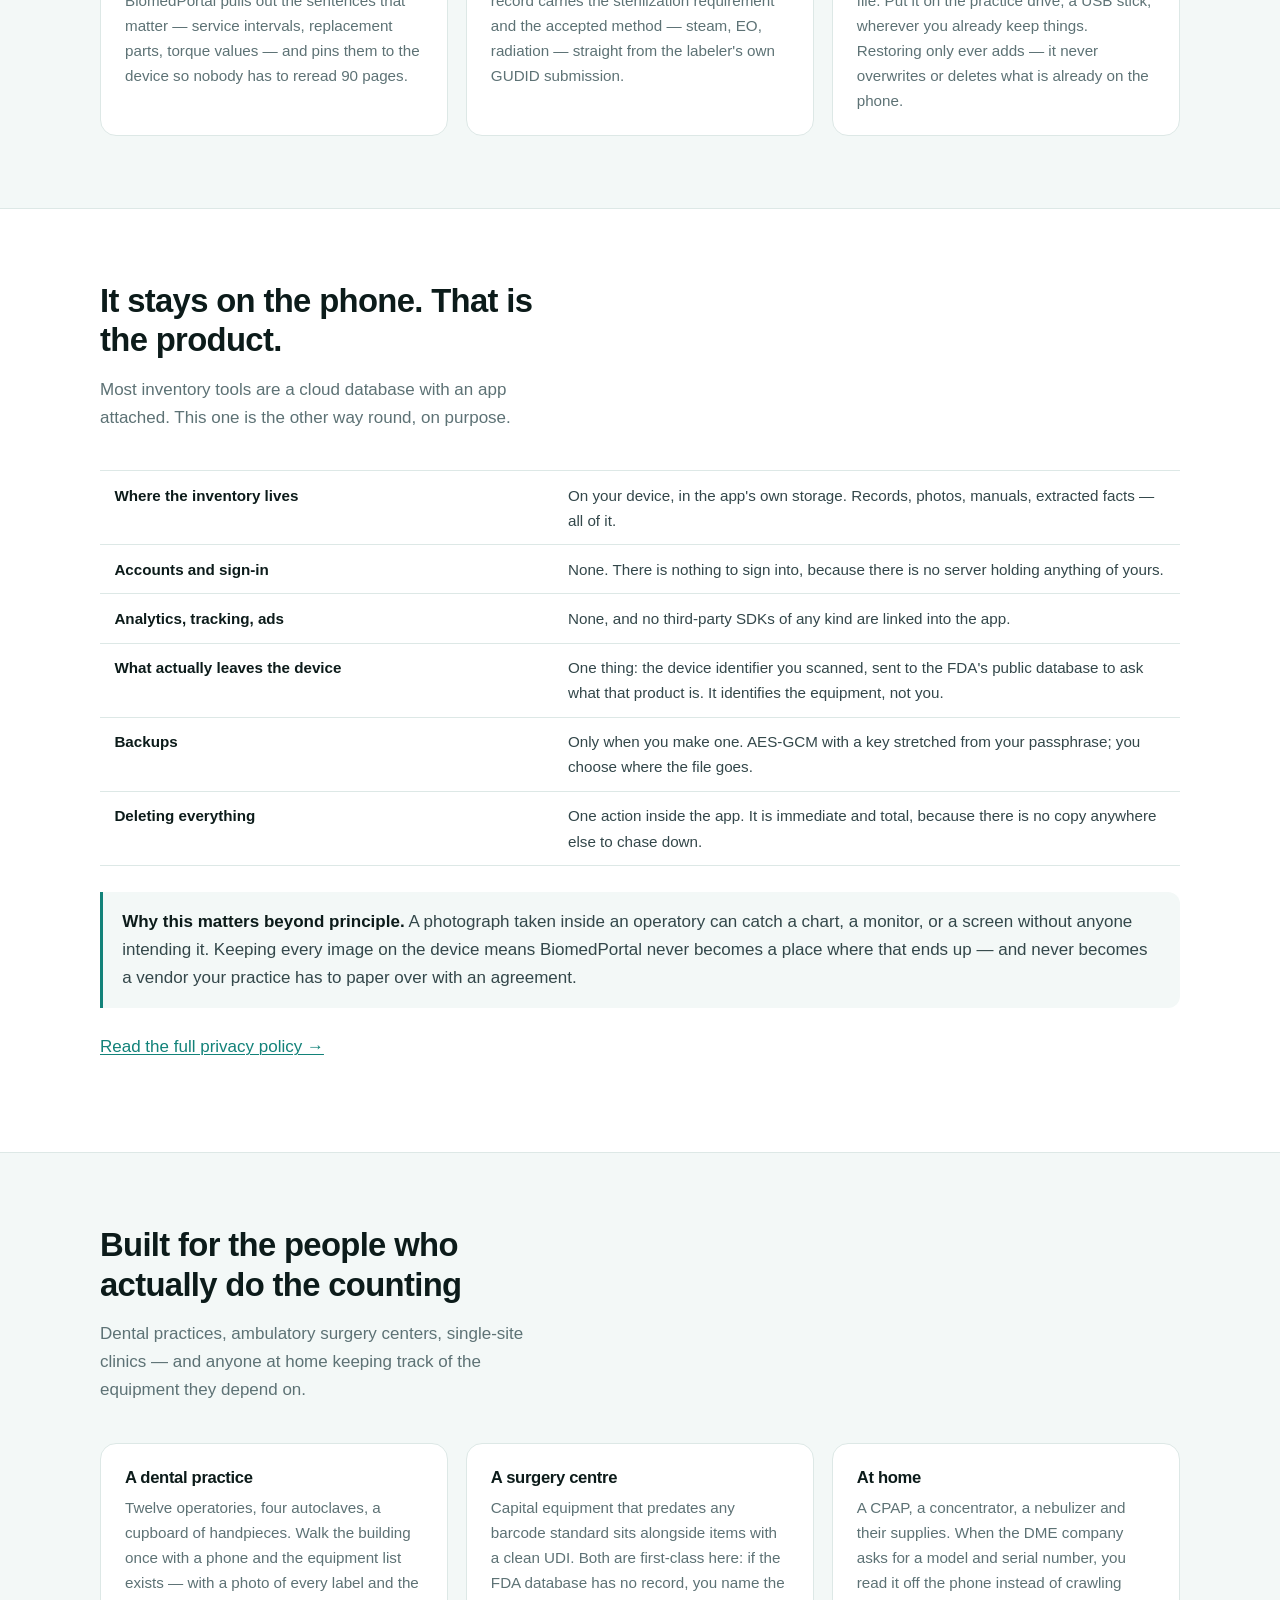
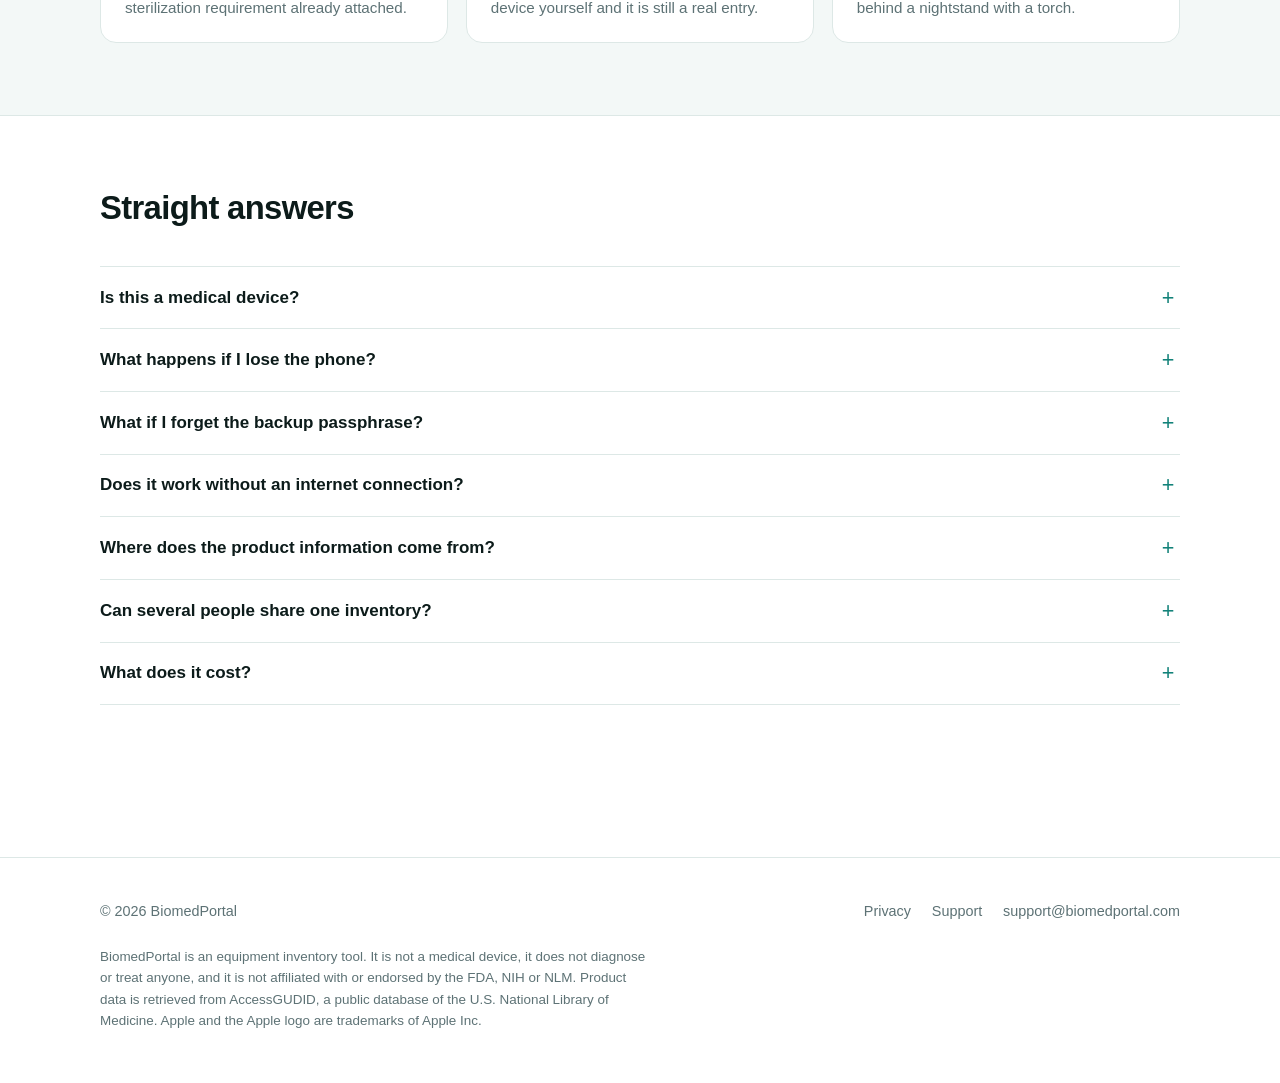
==== commit 3fa4d9ec: "Switch canonical URLs to biomedportal.com; restyle pass" ====
--- a/index.html
+++ b/index.html
@@ -5,17 +5,17 @@
 <meta name="viewport" content="width=device-width, initial-scale=1">
 <title>BiomedPortal — equipment inventory for dental and medical practices</title>
 <meta name="description" content="Scan the barcode on any piece of equipment, identify it against the FDA's public device database, and keep the whole inventory on your iPhone. No account, no cloud, no subscription.">
-<link rel="canonical" href="https://biomedportal.app/">
+<link rel="canonical" href="https://biomedportal.com/">
 <link rel="icon" href="/assets/favicon.svg" type="image/svg+xml">
 <link rel="icon" href="/assets/favicon-32.png" sizes="32x32">
 <link rel="apple-touch-icon" href="/assets/apple-touch-icon.png">
 <link rel="stylesheet" href="/assets/site.css">
-<meta name="theme-color" content="#0e7168">
+<meta name="theme-color" content="#14b39f">
 <meta property="og:type" content="website">
 <meta property="og:title" content="BiomedPortal — equipment inventory that stays on your phone">
 <meta property="og:description" content="Scan a device barcode, identify it against the FDA's public device database, and keep the inventory on your iPhone. No account, no cloud.">
-<meta property="og:url" content="https://biomedportal.app/">
-<meta property="og:image" content="https://biomedportal.app/assets/og.png">
+<meta property="og:url" content="https://biomedportal.com/">
+<meta property="og:image" content="https://biomedportal.com/assets/og.png">
 <meta name="twitter:card" content="summary_large_image">
 </head>
 <body>
@@ -307,7 +307,7 @@
     <nav>
       <a href="/privacy/">Privacy</a>
       <a href="/support/">Support</a>
-      <a href="mailto:support@biomedportal.app">support@biomedportal.app</a>
+      <a href="mailto:support@biomedportal.com">support@biomedportal.com</a>
       </nav>
     </div>
     <p class="disclaimer">
--- a/assets/site.css
+++ b/assets/site.css
@@ -0,0 +1,294 @@
+/* BiomedPortal — one stylesheet for all three pages.
+   Tokens mirror brand/make_brand.py so the site and the app icon stay in step. */
+
+:root {
+  --teal-900: #07403c;
+  --teal-800: #0b5b55;
+  --teal-700: #0e7168;
+  --teal-600: #128279;
+  --teal-500: #17998e;
+  --mint-300: #6fe3d3;
+
+  --ink: #0c1b1a;
+  --body: #33474a;
+  --muted: #5d7275;
+  --line: #dde8e6;
+  --surface: #ffffff;
+  --surface-2: #f3f8f7;
+  --page: #ffffff;
+
+  --radius: 16px;
+  --measure: 68ch;
+  --sans: -apple-system, BlinkMacSystemFont, "SF Pro Text", "Segoe UI", Roboto,
+          "Helvetica Neue", Arial, sans-serif;
+  --mono: ui-monospace, SFMono-Regular, "SF Mono", Menlo, Consolas, monospace;
+}
+
+@media (prefers-color-scheme: dark) {
+  :root {
+    --ink: #eaf5f3;
+    --body: #b9cfcc;
+    --muted: #8ea8a5;
+    --line: #1d3835;
+    --surface: #0e1f1d;
+    --surface-2: #0a1917;
+    --page: #061312;
+    --teal-600: #3fb3a5;
+    --teal-700: #2aa093;
+  }
+}
+
+* { box-sizing: border-box; }
+
+html { -webkit-text-size-adjust: 100%; scroll-behavior: smooth; }
+
+@media (prefers-reduced-motion: reduce) {
+  html { scroll-behavior: auto; }
+  *, *::before, *::after { animation-duration: .001ms !important; transition-duration: .001ms !important; }
+}
+
+body {
+  margin: 0;
+  font-family: var(--sans);
+  font-size: 17px;
+  line-height: 1.65;
+  color: var(--body);
+  background: var(--page);
+  -webkit-font-smoothing: antialiased;
+}
+
+h1, h2, h3 { color: var(--ink); line-height: 1.2; letter-spacing: -0.02em; margin: 0 0 .5em; }
+h1 { font-size: clamp(2.1rem, 5.2vw, 3.4rem); font-weight: 700; letter-spacing: -0.03em; }
+h2 { font-size: clamp(1.5rem, 3.2vw, 2.05rem); font-weight: 700; margin-top: 2.4em; }
+h3 { font-size: 1.12rem; font-weight: 650; margin-top: 2em; }
+p { margin: 0 0 1.1em; }
+a { color: var(--teal-600); text-decoration-thickness: 1px; text-underline-offset: 2px; }
+a:hover { color: var(--teal-500); }
+strong { color: var(--ink); font-weight: 650; }
+code { font-family: var(--mono); font-size: .88em; background: var(--surface-2);
+       padding: .12em .38em; border-radius: 5px; }
+
+.wrap { width: min(1080px, 100% - 2.5rem); margin-inline: auto; }
+.prose { width: min(var(--measure), 100% - 2.5rem); margin-inline: auto; }
+.prose ul, .prose ol { padding-left: 1.3em; margin: 0 0 1.2em; }
+.prose li { margin-bottom: .45em; }
+
+/* skip link — the site is short but this costs nothing and helps screen readers */
+.skip {
+  position: absolute; left: -9999px; top: 0; background: var(--teal-700);
+  color: #fff; padding: .7rem 1rem; border-radius: 0 0 10px 0; z-index: 20;
+}
+.skip:focus { left: 0; }
+
+/* ---------------------------------------------------------------- header */
+
+header.site {
+  position: sticky; top: 0; z-index: 10;
+  background: color-mix(in srgb, var(--page) 88%, transparent);
+  backdrop-filter: saturate(180%) blur(14px);
+  border-bottom: 1px solid var(--line);
+}
+header.site .wrap {
+  display: flex; align-items: center; gap: 1.4rem;
+  min-height: 66px; padding-block: .55rem;
+}
+.logo { display: inline-flex; align-items: center; flex: 0 0 auto; }
+.logo img { height: 30px; width: auto; display: block; }
+.logo .on-dark { display: none; }
+@media (prefers-color-scheme: dark) {
+  .logo .on-light { display: none; }
+  .logo .on-dark { display: block; }
+}
+nav.site { margin-left: auto; display: flex; gap: 1.35rem; flex-wrap: nowrap; }
+nav.site a { color: var(--muted); text-decoration: none; font-size: .95rem; font-weight: 550; white-space: nowrap; }
+nav.site a:hover, nav.site a[aria-current="page"] { color: var(--ink); }
+
+/* Below this the logo and three links stop fitting on one line, and letting
+   them wrap turns the header into a four-line block. Give the nav its own row
+   instead, and stop pinning it — two stuck rows eat a phone screen. */
+@media (max-width: 620px) {
+  header.site { position: static; }
+  header.site .wrap { flex-wrap: wrap; gap: .1rem 1rem; min-height: 0; padding-block: .7rem .55rem; }
+  nav.site { margin-left: 0; width: 100%; gap: 1.15rem; }
+  nav.site a { font-size: .9rem; }
+  .logo img { height: 27px; }
+}
+
+/* ---------------------------------------------------------------- hero */
+
+.hero { padding: clamp(3rem, 8vw, 6rem) 0 clamp(2rem, 5vw, 4rem); }
+.hero .wrap { display: grid; gap: clamp(2rem, 6vw, 4.5rem); align-items: center;
+              grid-template-columns: 1fr; }
+@media (min-width: 900px) { .hero .wrap { grid-template-columns: 1.05fr .95fr; } }
+.eyebrow {
+  display: inline-flex; align-items: center; gap: .5rem;
+  font-size: .82rem; font-weight: 650; letter-spacing: .06em; text-transform: uppercase;
+  color: var(--teal-600); background: color-mix(in srgb, var(--teal-600) 11%, transparent);
+  border-radius: 999px; padding: .34rem .8rem; margin-bottom: 1.2rem;
+}
+.lede { font-size: clamp(1.06rem, 2vw, 1.28rem); color: var(--body); max-width: 34em; }
+
+.cta-row { display: flex; flex-wrap: wrap; gap: .8rem; margin-top: 1.8rem; align-items: center; }
+.btn {
+  display: inline-flex; align-items: center; gap: .5rem;
+  font: inherit; font-weight: 600; font-size: .98rem;
+  padding: .78rem 1.35rem; border-radius: 12px; text-decoration: none;
+  border: 1px solid transparent; transition: transform .12s ease, background .12s ease;
+}
+.btn:active { transform: translateY(1px); }
+.btn-primary { background: var(--teal-700); color: #fff; }
+.btn-primary:hover { background: var(--teal-600); color: #fff; }
+.btn-ghost { border-color: var(--line); color: var(--ink); background: var(--surface); }
+.btn-ghost:hover { border-color: var(--teal-600); color: var(--ink); }
+.btn[aria-disabled="true"] { opacity: .62; pointer-events: none; }
+.cta-note { font-size: .86rem; color: var(--muted); margin: .85rem 0 0; }
+
+/* ---------------------------------------------------------------- phone */
+
+.phone-stage { display: flex; justify-content: center; }
+.phone {
+  width: min(310px, 78vw); aspect-ratio: 9 / 19.5;
+  border-radius: 44px; padding: 11px;
+  background: linear-gradient(160deg, #2c3a3a, #101a19 60%);
+  box-shadow: 0 30px 70px -28px rgba(7, 64, 60, .55), 0 2px 6px rgba(0,0,0,.18);
+  flex: 0 0 auto;
+}
+@media (prefers-color-scheme: dark) {
+  /* The bezel is nearly the page colour in dark mode; give it an edge so the
+     phone still reads as an object. */
+  .phone { background: linear-gradient(160deg, #46595a, #1b2b2a 62%);
+           box-shadow: 0 30px 70px -30px rgba(0,0,0,.8), 0 0 0 1px rgba(255,255,255,.07); }
+}
+.phone-screen {
+  height: 100%; border-radius: 34px; overflow: hidden;
+  background: #f2f2f7; color: #000; display: flex; flex-direction: column;
+  font-size: 12px; line-height: 1.35; position: relative;
+}
+.phone-status {
+  display: flex; justify-content: space-between; align-items: center;
+  padding: 10px 20px 2px; font-size: 11px; font-weight: 640; color: #000;
+}
+.phone-status .glyphs { display: inline-flex; align-items: center; gap: 5px; color: #000; }
+.phone-status .glyphs svg { height: 9px; width: auto; display: block; }
+.phone-nav {
+  display: flex; align-items: center; justify-content: space-between;
+  padding: 4px 15px 8px;
+}
+.phone-nav .title { font-size: 25px; font-weight: 700; letter-spacing: -.6px; }
+.phone-nav .icons { display: flex; gap: 12px; color: #0e7168; }
+.phone-nav .icons svg { width: 19px; height: 19px; display: block; }
+.phone-search {
+  margin: 0 14px 10px; background: rgba(118,118,128,.12); border-radius: 10px;
+  padding: 6px 10px; color: #8a8a8e; font-size: 12px;
+}
+.phone-list { padding: 0 14px; display: flex; flex-direction: column; gap: 8px; overflow: hidden; }
+.phone-card {
+  background: #fff; border-radius: 13px; padding: 10px 12px;
+  box-shadow: 0 1px 2px rgba(0,0,0,.06);
+}
+.phone-card .name { font-weight: 640; color: #000; font-size: 12.5px; letter-spacing: -.2px; }
+.phone-card .sub { color: #6c757a; font-size: 11px; }
+.phone-card .row { display: flex; align-items: center; gap: 6px; margin-top: 6px; flex-wrap: wrap; }
+.pill {
+  font-size: 9.5px; font-weight: 640; letter-spacing: .01em;
+  padding: 2px 7px; border-radius: 999px; white-space: nowrap;
+}
+.pill-teal { background: rgba(18,130,121,.13); color: #0b5b55; }
+.pill-amber { background: rgba(202,138,4,.15); color: #8a5a00; }
+.pill-grey { background: rgba(118,118,128,.14); color: #4b5457; }
+.phone-tabbar {
+  margin-top: auto; border-top: .5px solid rgba(0,0,0,.12);
+  background: rgba(249,249,249,.94); padding: 9px 0 15px;
+  display: flex; justify-content: center;
+}
+.scan-fab {
+  display: inline-flex; align-items: center; gap: 7px;
+  background: #0e7168; color: #fff; font-weight: 640; font-size: 12px;
+  padding: 8px 18px; border-radius: 999px;
+}
+.scan-fab svg { width: 14px; height: 14px; }
+/* The list is taller than the screen on purpose — it should look cut off at the
+   bottom the way a real scrolling list does, not stop with dead space. */
+.phone-list { -webkit-mask-image: linear-gradient(to bottom, #000 82%, transparent 99%);
+              mask-image: linear-gradient(to bottom, #000 82%, transparent 99%); }
+
+/* ---------------------------------------------------------------- sections */
+
+section { padding: clamp(2.5rem, 6vw, 4.5rem) 0; }
+.section-head { max-width: 46ch; margin-bottom: 2.4rem; }
+.section-head h2 { margin-top: 0; }
+.section-head p { color: var(--muted); margin-bottom: 0; }
+
+.band { background: var(--surface-2); border-block: 1px solid var(--line); }
+
+.grid { display: grid; gap: 1.1rem; grid-template-columns: repeat(auto-fit, minmax(268px, 1fr)); }
+.card {
+  background: var(--surface); border: 1px solid var(--line);
+  border-radius: var(--radius); padding: 1.5rem 1.5rem 1.35rem;
+}
+.card h3 { margin: 0 0 .45rem; font-size: 1.04rem; }
+.card p { margin: 0; font-size: .95rem; color: var(--muted); }
+.card .glyph {
+  width: 38px; height: 38px; border-radius: 11px; margin-bottom: .95rem;
+  display: grid; place-items: center;
+  background: color-mix(in srgb, var(--teal-600) 12%, transparent);
+  color: var(--teal-600);
+}
+.card .glyph svg { width: 20px; height: 20px; }
+
+/* the privacy claim table */
+table.claims { width: 100%; border-collapse: collapse; margin: 1.4rem 0 1.6rem; font-size: .95rem; }
+table.claims th, table.claims td { text-align: left; padding: .72rem .9rem; border-bottom: 1px solid var(--line); vertical-align: top; }
+table.claims th { color: var(--ink); font-weight: 640; width: 42%; }
+table.claims tr:first-child th, table.claims tr:first-child td { border-top: 1px solid var(--line); }
+@media (max-width: 620px) {
+  table.claims, table.claims tbody, table.claims tr, table.claims th, table.claims td { display: block; width: auto; }
+  table.claims th { border-bottom: 0; padding-bottom: .1rem; }
+  table.claims td { padding-top: 0; }
+}
+
+.callout {
+  border-left: 3px solid var(--teal-600); background: var(--surface-2);
+  padding: 1rem 1.2rem; border-radius: 0 12px 12px 0; margin: 1.6rem 0;
+}
+.callout p:last-child { margin-bottom: 0; }
+.callout p:first-child { margin-top: 0; }
+
+.faq { border-top: 1px solid var(--line); }
+.faq details { border-bottom: 1px solid var(--line); }
+.faq summary {
+  cursor: pointer; padding: 1.05rem 2rem 1.05rem 0; font-weight: 620;
+  color: var(--ink); list-style: none; position: relative;
+}
+.faq summary::-webkit-details-marker { display: none; }
+.faq summary::after {
+  content: "+"; position: absolute; right: .35rem; top: 50%; transform: translateY(-50%);
+  font-size: 1.35rem; font-weight: 400; color: var(--teal-600); line-height: 1;
+}
+.faq details[open] summary::after { content: "−"; }
+.faq .answer { padding: 0 0 1.15rem; color: var(--muted); font-size: .96rem; }
+.faq .answer p:last-child { margin-bottom: 0; }
+
+.page-head { padding: clamp(2.4rem, 5vw, 3.6rem) 0 0; }
+.page-head .meta { color: var(--muted); font-size: .92rem; margin: 0; }
+.page-head + section { padding-top: clamp(1.6rem, 3vw, 2.2rem); }
+.prose > h2:first-child { margin-top: 0; }
+
+@media (max-width: 480px) {
+  .cta-row { flex-direction: column; align-items: stretch; }
+  .cta-row .btn { justify-content: center; }
+}
+
+/* ---------------------------------------------------------------- footer */
+
+footer.site {
+  border-top: 1px solid var(--line); margin-top: clamp(3rem, 7vw, 5rem);
+  padding: 2.6rem 0 3.2rem; font-size: .9rem; color: var(--muted);
+}
+footer.site .footer-top {
+  display: flex; flex-wrap: wrap; gap: .8rem 2rem; align-items: baseline;
+}
+footer.site nav { display: flex; gap: 1.3rem; flex-wrap: wrap; margin-left: auto; }
+footer.site a { color: var(--muted); text-decoration: none; }
+footer.site a:hover { color: var(--ink); text-decoration: underline; }
+footer.site .disclaimer { max-width: 74ch; margin: 1.4rem 0 0; font-size: .84rem; line-height: 1.6; }
